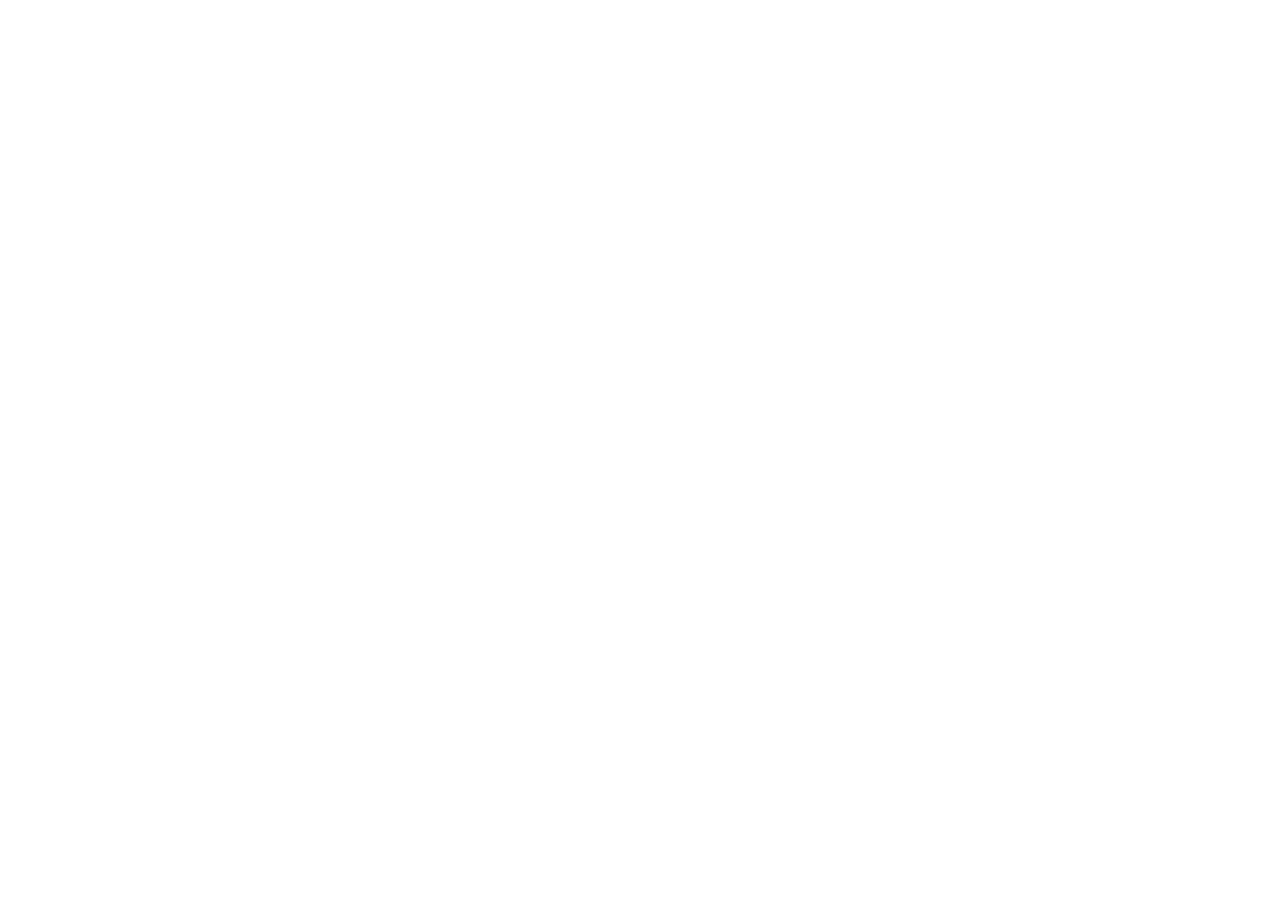
==== index.html @ 91b6c11d "Add/Update index.html" ====
<!DOCTYPE html>
<html lang="ka" data-theme="dark">
<head>
  <meta charset="UTF-8" />
  <meta name="viewport" content="width=device-width, initial-scale=1.0" />
  <title>Bloom 25 • Luxury Brooklyn Floral Atelier | 25th Ave NYC</title>
  <meta name="description" content="Luxury flower shop boutique located at 25th Ave, Brooklyn, New York. Handcrafted artisanal bouquets, same-day 2-hour express delivery in Brooklyn & NYC." />
  <meta name="keywords" content="flower shop brooklyn, 25th ave flowers, luxury bouquets nyc, flower delivery brooklyn 11214, ყვავილების მაღაზია ბრუკლინში" />

  <!-- Open Graph Meta -->
  <meta property="og:title" content="Bloom 25 • Brooklyn Luxury Floral Studio" />
  <meta property="og:description" content="Order exquisite fresh roses, peonies, and custom arrangements on 25th Ave, Brooklyn NY." />
  <meta property="og:image" content="https://images.unsplash.com/photo-1561181286-d3fee7d55364?auto=format&fit=crop&w=1200&q=80" />

  <!-- Favicon -->
  <link rel="icon" href="data:image/svg+xml,<svg xmlns=%22http://www.w3.org/2000/svg%22 viewBox=%220 0 100 100%22><text y=%22.9em%22 font-size=%2290%22>🌸</text></svg>" />

  <!-- Stylesheet -->
  <link rel="stylesheet" href="./styles.css" />

  <!-- React 18 & ReactDOM CDN -->
  <script crossorigin src="https://unpkg.com/react@18/umd/react.production.min.js"></script>
  <script crossorigin src="https://unpkg.com/react-dom@18/umd/react-dom.production.min.js"></script>
  
  <!-- Babel Standalone for JSX compilation -->
  <script src="https://unpkg.com/@babel/standalone/babel.min.js"></script>
</head>
<body>
  <!-- Root Mounting Container -->
  <div id="root"></div>

  <!-- Load Component Scripts -->
  <script type="text/babel" src="./src/components/Header.js"></script>
  <script type="text/babel" src="./src/components/Hero.js"></script>
  <script type="text/babel" src="./src/components/BentoGrid.js"></script>
  <script type="text/babel" src="./src/components/Catalog.js"></script>
  <script type="text/babel" src="./src/components/ProductModal.js"></script>
  <script type="text/babel" src="./src/components/BouquetBuilder.js"></script>
  <script type="text/babel" src="./src/components/CartDrawer.js"></script>
  <script type="text/babel" src="./src/components/AdminModal.js"></script>
  <script type="text/babel" src="./src/components/OrderReceiptModal.js"></script>
  <script type="text/babel" src="./src/components/Footer.js"></script>
  <script type="text/babel" src="./src/app.js"></script>

  <!-- Mount React App -->
  <script type="text/babel">
    const container = document.getElementById('root');
    const root = ReactDOM.createRoot(container);
    root.render(<window.App />);
  </script>
</body>
</html>
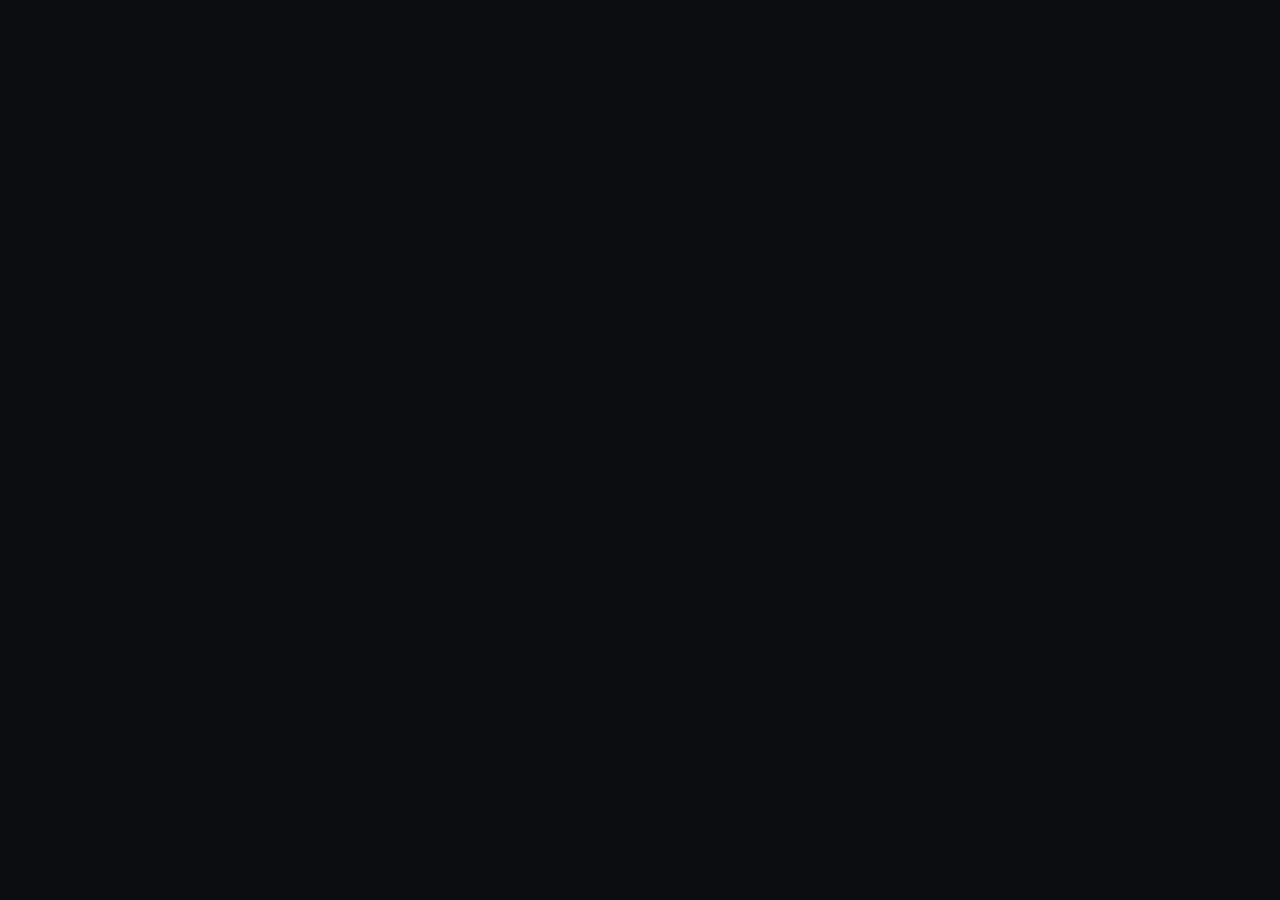
==== commit c8438dfb: "Update index.html for unified script bundle" ====
--- a/index.html
+++ b/index.html
@@ -29,24 +29,7 @@
   <!-- Root Mounting Container -->
   <div id="root"></div>
 
-  <!-- Load Component Scripts -->
-  <script type="text/babel" src="./src/components/Header.js"></script>
-  <script type="text/babel" src="./src/components/Hero.js"></script>
-  <script type="text/babel" src="./src/components/BentoGrid.js"></script>
-  <script type="text/babel" src="./src/components/Catalog.js"></script>
-  <script type="text/babel" src="./src/components/ProductModal.js"></script>
-  <script type="text/babel" src="./src/components/BouquetBuilder.js"></script>
-  <script type="text/babel" src="./src/components/CartDrawer.js"></script>
-  <script type="text/babel" src="./src/components/AdminModal.js"></script>
-  <script type="text/babel" src="./src/components/OrderReceiptModal.js"></script>
-  <script type="text/babel" src="./src/components/Footer.js"></script>
+  <!-- Load Unified Application Script -->
   <script type="text/babel" src="./src/app.js"></script>
-
-  <!-- Mount React App -->
-  <script type="text/babel">
-    const container = document.getElementById('root');
-    const root = ReactDOM.createRoot(container);
-    root.render(<window.App />);
-  </script>
 </body>
 </html>
--- a/styles.css
+++ b/styles.css
@@ -0,0 +1,374 @@
+/* -------------------------------------------------------------
+   BLOOM 25 - BROOKLYN FLORAL ATELIER (2026 LUXURY DESIGN SYSTEM)
+   ------------------------------------------------------------- */
+
+@import url('https://fonts.googleapis.com/css2?family=Cinzel:wght@400;600;700;800&family=Cormorant+Garamond:ital,wght@0,400;0,600;1,400&family=Plus+Jakarta+Sans:wght@300;400;500;600;700&display=swap');
+
+:root {
+  /* Color Palette - Dark Velvet Luxury (Default) */
+  --bg-main: #0B0D10;
+  --bg-surface: #14171D;
+  --bg-card: rgba(26, 30, 38, 0.7);
+  --bg-card-hover: rgba(36, 42, 54, 0.85);
+  
+  --text-primary: #F8F9FA;
+  --text-secondary: #A0A9B6;
+  --text-muted: #6B7280;
+  
+  --accent-gold: #D4AF37;
+  --accent-gold-hover: #F3E5AB;
+  --accent-rose: #E89BA7;
+  --accent-emerald: #1B4D3E;
+  --accent-glow: rgba(212, 175, 55, 0.15);
+  
+  --border-color: rgba(255, 255, 255, 0.08);
+  --border-gold: rgba(212, 175, 55, 0.3);
+  
+  --font-heading: 'Cinzel', serif;
+  --font-editorial: 'Cormorant Garamond', serif;
+  --font-body: 'Plus Jakarta Sans', sans-serif;
+  
+  --radius-sm: 8px;
+  --radius-md: 16px;
+  --radius-lg: 24px;
+  --radius-full: 9999px;
+  
+  --shadow-sm: 0 4px 12px rgba(0, 0, 0, 0.3);
+  --shadow-lg: 0 20px 40px rgba(0, 0, 0, 0.5);
+  --shadow-gold: 0 0 25px rgba(212, 175, 55, 0.25);
+  
+  --transition: all 0.3s cubic-bezier(0.16, 1, 0.3, 1);
+}
+
+/* Light Theme Variant */
+[data-theme="light"] {
+  --bg-main: #FAF8F5;
+  --bg-surface: #FFFFFF;
+  --bg-card: rgba(255, 255, 255, 0.9);
+  --bg-card-hover: #FFFFFF;
+  
+  --text-primary: #1C1917;
+  --text-secondary: #57534E;
+  --text-muted: #A8A29E;
+  
+  --border-color: rgba(0, 0, 0, 0.08);
+  --border-gold: rgba(180, 140, 20, 0.4);
+  
+  --shadow-sm: 0 4px 12px rgba(0, 0, 0, 0.06);
+  --shadow-lg: 0 20px 40px rgba(0, 0, 0, 0.1);
+}
+
+* {
+  box-sizing: border-box;
+  margin: 0;
+  padding: 0;
+}
+
+body {
+  background-color: var(--bg-main);
+  color: var(--text-primary);
+  font-family: var(--font-body);
+  line-height: 1.6;
+  overflow-x: hidden;
+  -webkit-font-smoothing: antialiased;
+}
+
+/* Smooth Scrollbar */
+::-webkit-scrollbar {
+  width: 8px;
+}
+::-webkit-scrollbar-track {
+  background: var(--bg-main);
+}
+::-webkit-scrollbar-thumb {
+  background: rgba(212, 175, 55, 0.3);
+  border-radius: 4px;
+}
+::-webkit-scrollbar-thumb:hover {
+  background: var(--accent-gold);
+}
+
+/* Typography Utilities */
+h1, h2, h3, .font-heading {
+  font-family: var(--font-heading);
+  letter-spacing: 0.02em;
+}
+
+.font-editorial {
+  font-family: var(--font-editorial);
+}
+
+.text-gold {
+  color: var(--accent-gold);
+}
+
+.text-rose {
+  color: var(--accent-rose);
+}
+
+/* Glassmorphism */
+.glass-panel {
+  background: var(--bg-card);
+  backdrop-filter: blur(16px);
+  -webkit-backdrop-filter: blur(16px);
+  border: 1px solid var(--border-color);
+  border-radius: var(--radius-md);
+}
+
+.glass-header {
+  background: rgba(11, 13, 16, 0.85);
+  backdrop-filter: blur(20px);
+  -webkit-backdrop-filter: blur(20px);
+  border-bottom: 1px solid var(--border-color);
+}
+
+/* Gold Gradient Text */
+.gold-gradient-text {
+  background: linear-gradient(135deg, #F3E5AB 0%, #D4AF37 50%, #AA7C11 100%);
+  -webkit-background-clip: text;
+  -webkit-text-fill-color: transparent;
+}
+
+/* Primary Button */
+.btn-primary {
+  background: linear-gradient(135deg, #D4AF37 0%, #B8860B 100%);
+  color: #000000;
+  font-family: var(--font-body);
+  font-weight: 700;
+  padding: 14px 28px;
+  border-radius: var(--radius-full);
+  border: none;
+  cursor: pointer;
+  display: inline-flex;
+  align-items: center;
+  gap: 10px;
+  transition: var(--transition);
+  box-shadow: 0 4px 15px rgba(212, 175, 55, 0.3);
+  text-decoration: none;
+  font-size: 0.95rem;
+  letter-spacing: 0.03em;
+}
+
+.btn-primary:hover {
+  transform: translateY(-2px);
+  box-shadow: 0 8px 25px rgba(212, 175, 55, 0.5);
+  background: linear-gradient(135deg, #F3E5AB 0%, #D4AF37 100%);
+}
+
+.btn-secondary {
+  background: rgba(255, 255, 255, 0.05);
+  color: var(--text-primary);
+  border: 1px solid var(--border-color);
+  font-family: var(--font-body);
+  font-weight: 600;
+  padding: 14px 28px;
+  border-radius: var(--radius-full);
+  cursor: pointer;
+  display: inline-flex;
+  align-items: center;
+  gap: 10px;
+  transition: var(--transition);
+  text-decoration: none;
+}
+
+.btn-secondary:hover {
+  border-color: var(--accent-gold);
+  color: var(--accent-gold);
+  background: var(--accent-glow);
+}
+
+.btn-admin {
+  background: rgba(232, 155, 167, 0.15);
+  color: var(--accent-rose);
+  border: 1px solid rgba(232, 155, 167, 0.3);
+  padding: 8px 16px;
+  border-radius: var(--radius-full);
+  font-size: 0.85rem;
+  font-weight: 600;
+  cursor: pointer;
+  display: inline-flex;
+  align-items: center;
+  gap: 6px;
+  transition: var(--transition);
+}
+
+.btn-admin:hover {
+  background: var(--accent-rose);
+  color: #000;
+}
+
+/* 2026 Bento Grid Layout */
+.bento-grid {
+  display: grid;
+  grid-template-columns: repeat(12, 1fr);
+  gap: 20px;
+}
+
+.bento-item {
+  border-radius: var(--radius-lg);
+  overflow: hidden;
+  position: relative;
+  transition: var(--transition);
+}
+
+.bento-item:hover {
+  transform: translateY(-4px);
+  box-shadow: var(--shadow-lg);
+}
+
+.bento-large {
+  grid-column: span 8;
+  min-height: 380px;
+}
+
+.bento-medium {
+  grid-column: span 4;
+  min-height: 380px;
+}
+
+.bento-small {
+  grid-column: span 4;
+  min-height: 240px;
+}
+
+@media (max-width: 992px) {
+  .bento-large, .bento-medium, .bento-small {
+    grid-column: span 12;
+    min-height: 280px;
+  }
+}
+
+/* Product Card Grid */
+.product-grid {
+  display: grid;
+  grid-template-columns: repeat(auto-fill, minmax(280px, 1fr));
+  gap: 28px;
+}
+
+.product-card {
+  background: var(--bg-card);
+  border: 1px solid var(--border-color);
+  border-radius: var(--radius-md);
+  overflow: hidden;
+  transition: var(--transition);
+  display: flex;
+  flex-direction: column;
+}
+
+.product-card:hover {
+  border-color: var(--border-gold);
+  transform: translateY(-6px);
+  box-shadow: var(--shadow-gold);
+}
+
+.product-card-img-container {
+  position: relative;
+  width: 100%;
+  padding-top: 110%;
+  overflow: hidden;
+  background: #111;
+}
+
+.product-card-img {
+  position: absolute;
+  top: 0;
+  left: 0;
+  width: 100%;
+  height: 100%;
+  object-fit: cover;
+  transition: transform 0.6s cubic-bezier(0.16, 1, 0.3, 1);
+}
+
+.product-card:hover .product-card-img {
+  transform: scale(1.08);
+}
+
+/* Badge */
+.badge-tag {
+  position: absolute;
+  top: 12px;
+  left: 12px;
+  background: rgba(11, 13, 16, 0.85);
+  backdrop-filter: blur(8px);
+  color: var(--accent-gold);
+  border: 1px solid var(--border-gold);
+  padding: 4px 12px;
+  border-radius: var(--radius-full);
+  font-size: 0.75rem;
+  font-weight: 700;
+  text-transform: uppercase;
+  letter-spacing: 0.05em;
+}
+
+.badge-express {
+  position: absolute;
+  top: 12px;
+  right: 12px;
+  background: rgba(27, 77, 62, 0.9);
+  color: #8FFFE1;
+  padding: 4px 10px;
+  border-radius: var(--radius-full);
+  font-size: 0.7rem;
+  font-weight: 600;
+  display: flex;
+  align-items: center;
+  gap: 4px;
+}
+
+/* Drawer & Modal Overlay */
+.modal-overlay {
+  position: fixed;
+  inset: 0;
+  background: rgba(0, 0, 0, 0.75);
+  backdrop-filter: blur(10px);
+  z-index: 1000;
+  display: flex;
+  align-items: center;
+  justify-content: center;
+  padding: 20px;
+  animation: fadeIn 0.25s ease-out;
+}
+
+.drawer-overlay {
+  position: fixed;
+  inset: 0;
+  background: rgba(0, 0, 0, 0.6);
+  backdrop-filter: blur(6px);
+  z-index: 1000;
+}
+
+.drawer-content {
+  position: fixed;
+  top: 0;
+  right: 0;
+  bottom: 0;
+  width: 100%;
+  max-width: 460px;
+  background: var(--bg-surface);
+  border-left: 1px solid var(--border-color);
+  z-index: 1001;
+  display: flex;
+  flex-direction: column;
+  box-shadow: -10px 0 30px rgba(0, 0, 0, 0.5);
+  animation: slideInRight 0.3s cubic-bezier(0.16, 1, 0.3, 1);
+}
+
+/* Animations */
+@keyframes fadeIn {
+  from { opacity: 0; }
+  to { opacity: 1; }
+}
+
+@keyframes slideInRight {
+  from { transform: translateX(100%); }
+  to { transform: translateX(0); }
+}
+
+@keyframes pulseGlow {
+  0%, 100% { box-shadow: 0 0 15px rgba(212, 175, 55, 0.3); }
+  50% { box-shadow: 0 0 30px rgba(212, 175, 55, 0.7); }
+}
+
+.pulse-glow {
+  animation: pulseGlow 3s infinite;
+}
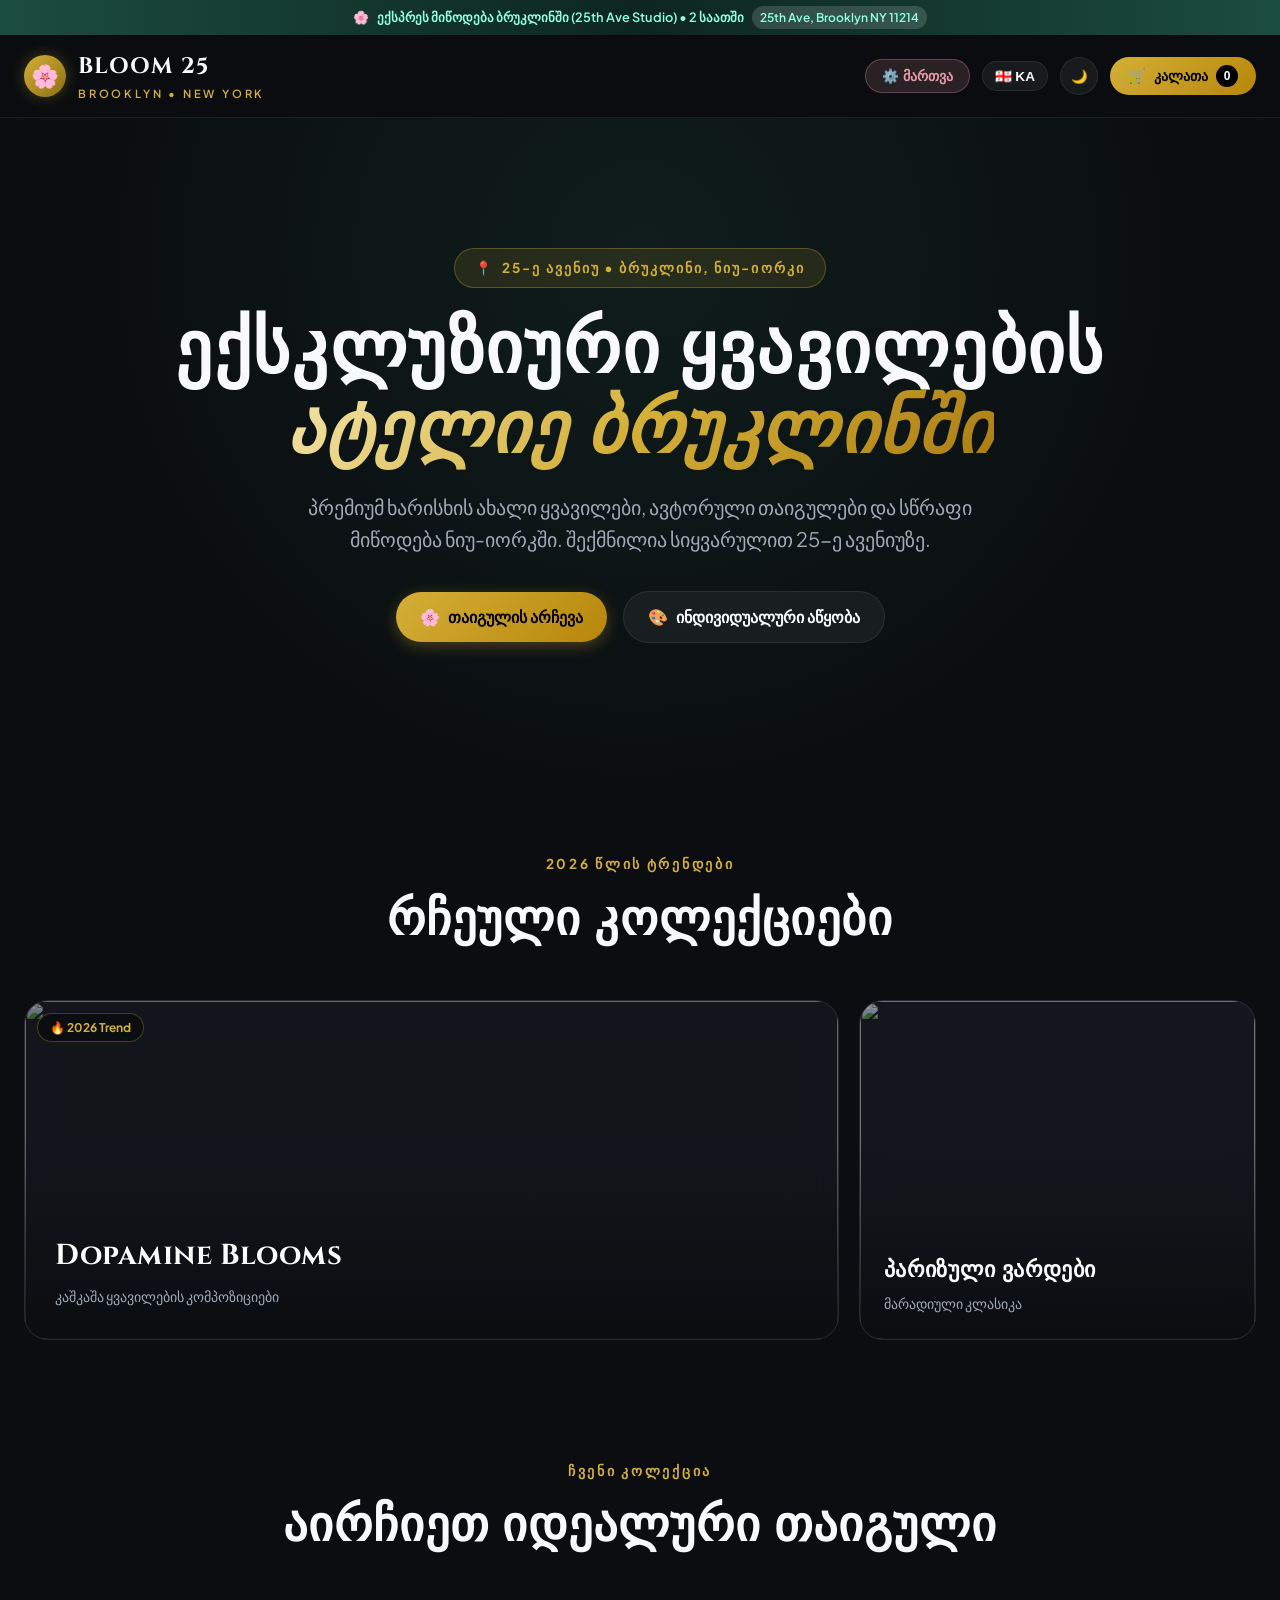
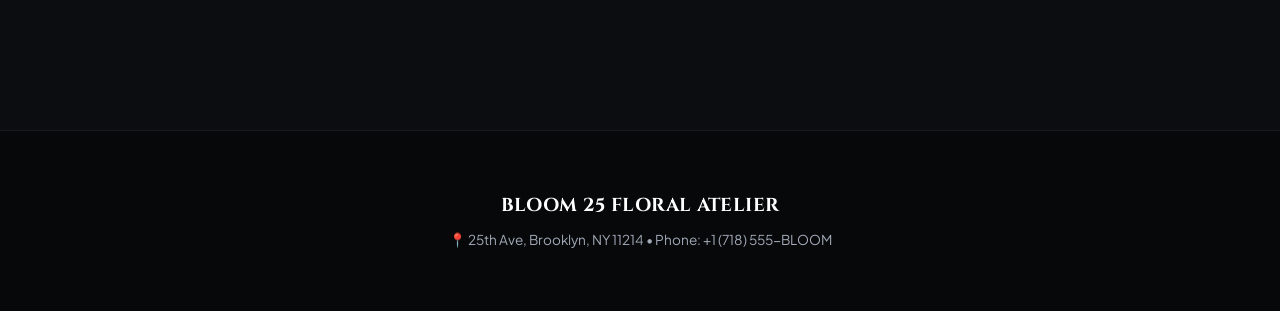
==== commit 7d8501c6: "Update index.html with pre-rendered HTML5 markup and inline styles" ====
--- a/index.html
+++ b/index.html
@@ -5,31 +5,236 @@
   <meta name="viewport" content="width=device-width, initial-scale=1.0" />
   <title>Bloom 25 • Luxury Brooklyn Floral Atelier | 25th Ave NYC</title>
   <meta name="description" content="Luxury flower shop boutique located at 25th Ave, Brooklyn, New York. Handcrafted artisanal bouquets, same-day 2-hour express delivery in Brooklyn & NYC." />
-  <meta name="keywords" content="flower shop brooklyn, 25th ave flowers, luxury bouquets nyc, flower delivery brooklyn 11214, ყვავილების მაღაზია ბრუკლინში" />
-
-  <!-- Open Graph Meta -->
+  
+  <!-- Open Graph -->
   <meta property="og:title" content="Bloom 25 • Brooklyn Luxury Floral Studio" />
-  <meta property="og:description" content="Order exquisite fresh roses, peonies, and custom arrangements on 25th Ave, Brooklyn NY." />
+  <meta property="og:description" content="Order fresh roses, peonies, and custom arrangements on 25th Ave, Brooklyn NY." />
   <meta property="og:image" content="https://images.unsplash.com/photo-1561181286-d3fee7d55364?auto=format&fit=crop&w=1200&q=80" />
 
   <!-- Favicon -->
   <link rel="icon" href="data:image/svg+xml,<svg xmlns=%22http://www.w3.org/2000/svg%22 viewBox=%220 0 100 100%22><text y=%22.9em%22 font-size=%2290%22>🌸</text></svg>" />
 
-  <!-- Stylesheet -->
-  <link rel="stylesheet" href="./styles.css" />
-
-  <!-- React 18 & ReactDOM CDN -->
-  <script crossorigin src="https://unpkg.com/react@18/umd/react.production.min.js"></script>
-  <script crossorigin src="https://unpkg.com/react-dom@18/umd/react-dom.production.min.js"></script>
-  
-  <!-- Babel Standalone for JSX compilation -->
-  <script src="https://unpkg.com/@babel/standalone/babel.min.js"></script>
+  <!-- Google Fonts -->
+  <link rel="preconnect" href="https://fonts.googleapis.com">
+  <link rel="preconnect" href="https://fonts.gstatic.com" crossorigin>
+  <link href="https://fonts.googleapis.com/css2?family=Cinzel:wght@400;600;700;800&family=Cormorant+Garamond:ital,wght@0,400;0,600;1,400&family=Plus+Jakarta+Sans:wght@300;400;500;600;700&display=swap" rel="stylesheet">
+
+  <style>
+    /* -------------------------------------------------------------
+       BLOOM 25 - BROOKLYN FLORAL ATELIER (2026 LUXURY INLINE CSS)
+       ------------------------------------------------------------- */
+    :root {
+      --bg-main: #0B0D10;
+      --bg-surface: #14171D;
+      --bg-card: rgba(26, 30, 38, 0.7);
+      --bg-card-hover: rgba(36, 42, 54, 0.85);
+      
+      --text-primary: #F8F9FA;
+      --text-secondary: #A0A9B6;
+      --text-muted: #6B7280;
+      
+      --accent-gold: #D4AF37;
+      --accent-gold-hover: #F3E5AB;
+      --accent-rose: #E89BA7;
+      --accent-emerald: #1B4D3E;
+      --accent-glow: rgba(212, 175, 55, 0.15);
+      
+      --border-color: rgba(255, 255, 255, 0.08);
+      --border-gold: rgba(212, 175, 55, 0.3);
+      
+      --font-heading: 'Cinzel', serif;
+      --font-editorial: 'Cormorant Garamond', serif;
+      --font-body: 'Plus Jakarta Sans', sans-serif;
+      
+      --radius-sm: 8px;
+      --radius-md: 16px;
+      --radius-lg: 24px;
+      --radius-full: 9999px;
+      
+      --shadow-sm: 0 4px 12px rgba(0, 0, 0, 0.3);
+      --shadow-lg: 0 20px 40px rgba(0, 0, 0, 0.5);
+      --shadow-gold: 0 0 25px rgba(212, 175, 55, 0.25);
+      
+      --transition: all 0.3s cubic-bezier(0.16, 1, 0.3, 1);
+    }
+
+    [data-theme="light"] {
+      --bg-main: #FAF8F5;
+      --bg-surface: #FFFFFF;
+      --bg-card: rgba(255, 255, 255, 0.9);
+      --bg-card-hover: #FFFFFF;
+      --text-primary: #1C1917;
+      --text-secondary: #57534E;
+      --text-muted: #A8A29E;
+      --border-color: rgba(0, 0, 0, 0.08);
+      --border-gold: rgba(180, 140, 20, 0.4);
+    }
+
+    * { box-sizing: border-box; margin: 0; padding: 0; }
+    body { background-color: var(--bg-main); color: var(--text-primary); font-family: var(--font-body); line-height: 1.6; overflow-x: hidden; }
+
+    h1, h2, h3, .font-heading { font-family: var(--font-heading); letter-spacing: 0.02em; }
+    .gold-gradient-text { background: linear-gradient(135deg, #F3E5AB 0%, #D4AF37 50%, #AA7C11 100%); -webkit-background-clip: text; -webkit-text-fill-color: transparent; }
+
+    .btn-primary {
+      background: linear-gradient(135deg, #D4AF37 0%, #B8860B 100%);
+      color: #000; font-family: var(--font-body); font-weight: 700;
+      padding: 12px 24px; border-radius: var(--radius-full); border: none;
+      cursor: pointer; display: inline-flex; align-items: center; gap: 8px;
+      transition: var(--transition); box-shadow: 0 4px 15px rgba(212, 175, 55, 0.3); text-decoration: none;
+    }
+    .btn-primary:hover { transform: translateY(-2px); box-shadow: 0 8px 25px rgba(212, 175, 55, 0.5); }
+
+    .btn-secondary {
+      background: rgba(255, 255, 255, 0.05); color: var(--text-primary);
+      border: 1px solid var(--border-color); font-weight: 600;
+      padding: 12px 24px; border-radius: var(--radius-full); cursor: pointer;
+      display: inline-flex; align-items: center; gap: 8px; transition: var(--transition); text-decoration: none;
+    }
+    .btn-secondary:hover { border-color: var(--accent-gold); color: var(--accent-gold); }
+
+    .btn-admin {
+      background: rgba(232, 155, 167, 0.15); color: var(--accent-rose);
+      border: 1px solid rgba(232, 155, 167, 0.3); padding: 8px 16px;
+      border-radius: var(--radius-full); font-size: 0.85rem; font-weight: 600; cursor: pointer;
+    }
+
+    .glass-panel { background: var(--bg-card); backdrop-filter: blur(16px); border: 1px solid var(--border-color); border-radius: var(--radius-md); }
+    .glass-header { background: rgba(11, 13, 16, 0.9); backdrop-filter: blur(20px); border-bottom: 1px solid var(--border-color); }
+
+    .bento-grid { display: grid; grid-template-columns: repeat(12, 1fr); gap: 20px; }
+    .bento-item { border-radius: var(--radius-lg); overflow: hidden; position: relative; transition: var(--transition); }
+    .bento-item:hover { transform: translateY(-4px); box-shadow: var(--shadow-lg); }
+    .bento-large { grid-column: span 8; min-height: 360px; }
+    .bento-medium { grid-column: span 4; min-height: 360px; }
+
+    @media (max-width: 992px) {
+      .bento-large, .bento-medium { grid-column: span 12; min-height: 280px; }
+    }
+
+    .product-grid { display: grid; grid-template-columns: repeat(auto-fill, minmax(280px, 1fr)); gap: 28px; }
+    .product-card { background: var(--bg-card); border: 1px solid var(--border-color); border-radius: var(--radius-md); overflow: hidden; transition: var(--transition); display: flex; flex-direction: column; }
+    .product-card:hover { border-color: var(--border-gold); transform: translateY(-6px); box-shadow: var(--shadow-gold); }
+    .product-card-img-container { position: relative; width: 100%; padding-top: 100%; overflow: hidden; background: #111; }
+    .product-card-img { position: absolute; top: 0; left: 0; width: 100%; height: 100%; object-fit: cover; transition: transform 0.6s ease; }
+    .product-card:hover .product-card-img { transform: scale(1.08); }
+
+    .badge-tag { position: absolute; top: 12px; left: 12px; background: rgba(11, 13, 16, 0.85); color: var(--accent-gold); border: 1px solid var(--border-gold); padding: 4px 12px; border-radius: var(--radius-full); font-size: 0.75rem; font-weight: 700; }
+
+    .modal-overlay { position: fixed; inset: 0; background: rgba(0,0,0,0.8); backdrop-filter: blur(10px); z-index: 1000; display: flex; align-items: center; justify-content: center; padding: 20px; }
+    .drawer-overlay { position: fixed; inset: 0; background: rgba(0,0,0,0.6); backdrop-filter: blur(6px); z-index: 1000; }
+    .drawer-content { position: fixed; top: 0; right: 0; bottom: 0; width: 100%; max-width: 460px; background: var(--bg-surface); border-left: 1px solid var(--border-color); z-index: 1001; display: flex; flex-direction: column; }
+  </style>
 </head>
 <body>
-  <!-- Root Mounting Container -->
-  <div id="root"></div>
-
-  <!-- Load Unified Application Script -->
-  <script type="text/babel" src="./src/app.js"></script>
+  <!-- HEADER -->
+  <header class="glass-header" style="position: sticky; top: 0; z-index: 100;">
+    <div style="background: linear-gradient(90deg, #1B4D3E 0%, #0D261F 50%, #1B4D3E 100%); color: #8FFFE1; font-size: 0.8rem; padding: 6px 16px; text-align: center; font-weight: 600; display: flex; align-items: center; justify-content: center; gap: 8px;">
+      <span>🌸</span>
+      <span id="top-notice-text">ექსპრეს მიწოდება ბრუკლინში (25th Ave Studio) • 2 საათში</span>
+      <span style="background: rgba(255, 255, 255, 0.15); padding: 2px 8px; border-radius: 12px; font-size: 0.75rem;">25th Ave, Brooklyn NY 11214</span>
+    </div>
+
+    <div style="max-width: 1320px; margin: 0 auto; padding: 14px 24px; display: flex; align-items: center; justify-content: space-between; gap: 16px;">
+      <a href="#" style="text-decoration: none; display: flex; align-items: center; gap: 12px;">
+        <div style="width: 42px; height: 42px; border-radius: 50%; background: linear-gradient(135deg, #D4AF37 0%, #8C6F12 100%); display: flex; align-items: center; justify-content: center; font-size: 1.4rem; box-shadow: 0 0 15px rgba(212, 175, 55, 0.3);">🌸</div>
+        <div>
+          <div style="font-family: var(--font-heading); font-size: 1.4rem; font-weight: 700; color: var(--text-primary); letter-spacing: 0.05em;">BLOOM 25</div>
+          <div style="font-size: 0.7rem; color: var(--accent-gold); letter-spacing: 0.25em; text-transform: uppercase; font-weight: 600;">Brooklyn • New York</div>
+        </div>
+      </a>
+
+      <div style="display: flex; align-items: center; gap: 12px;">
+        <button id="btn-admin-toggle" class="btn-admin">⚙️ <span id="lbl-admin">მართვა</span></button>
+        <button id="btn-lang-toggle" style="background: rgba(255,255,255,0.06); border: 1px solid var(--border-color); color: var(--text-primary); border-radius: var(--radius-full); padding: 6px 12px; font-size: 0.85rem; font-weight: 600; cursor: pointer;">🇬🇪 KA</button>
+        <button id="btn-theme-toggle" style="background: rgba(255,255,255,0.06); border: 1px solid var(--border-color); color: var(--text-primary); border-radius: 50%; width: 38px; height: 38px; cursor: pointer;">🌙</button>
+        <button id="btn-cart-toggle" style="background: linear-gradient(135deg, #D4AF37 0%, #B8860B 100%); border: none; color: #000; padding: 8px 18px; border-radius: var(--radius-full); font-weight: 700; font-size: 0.9rem; cursor: pointer; display: flex; align-items: center; gap: 8px;">
+          <span>🛒</span>
+          <span id="lbl-cart">კალათა</span>
+          <span id="cart-badge" style="background: #000; color: #FFF; border-radius: 50%; width: 22px; height: 22px; display: flex; align-items: center; justify-content: center; font-size: 0.75rem;">0</span>
+        </button>
+      </div>
+    </div>
+  </header>
+
+  <!-- MAIN -->
+  <main>
+    <!-- HERO SECTION -->
+    <section style="position: relative; min-height: 75vh; display: flex; align-items: center; justify-content: center; overflow: hidden; padding: 80px 24px 60px; background: radial-gradient(circle at 50% 20%, rgba(27, 77, 62, 0.25) 0%, rgba(11, 13, 16, 0.95) 70%);">
+      <div style="max-width: 1000px; margin: 0 auto; text-align: center; position: relative; z-index: 2;">
+        <div style="display: inline-flex; align-items: center; gap: 8px; padding: 8px 20px; border-radius: var(--radius-full); background: rgba(212, 175, 55, 0.12); border: 1px solid var(--border-gold); color: var(--accent-gold); font-size: 0.85rem; font-weight: 700; letter-spacing: 0.15em; text-transform: uppercase; margin-bottom: 24px;">
+          📍 <span id="hero-loc">25-ე ავენიუ • ბრუკლინი, ნიუ-იორკი</span>
+        </div>
+        <h1 style="font-size: clamp(2.5rem, 6vw, 4.5rem); line-height: 1.1; margin-bottom: 20px; font-weight: 700;">
+          <span id="hero-title1">ექსკლუზიური ყვავილების</span> <br />
+          <span id="hero-title2" class="gold-gradient-text" style="font-style: italic; font-family: var(--font-editorial);">ატელიე ბრუკლინში</span>
+        </h1>
+        <p id="hero-desc" style="font-size: clamp(1rem, 2vw, 1.25rem); color: var(--text-secondary); max-width: 720px; margin: 0 auto 36px;">
+          პრემიუმ ხარისხის ახალი ყვავილები, ავტორული თაიგულები და სწრაფი მიწოდება ნიუ-იორკში. შექმნილია სიყვარულით 25-ე ავენიუზე.
+        </p>
+        <div style="display: flex; align-items: center; justify-content: center; gap: 16px; flex-wrap: wrap; margin-bottom: 40px;">
+          <a href="#catalog" class="btn-primary">🌸 <span id="hero-btn1">თაიგულის არჩევა</span></a>
+          <a href="#bento" class="btn-secondary">🎨 <span id="hero-btn2">ინდივიდუალური აწყობა</span></a>
+        </div>
+      </div>
+    </section>
+
+    <!-- BENTO GRID -->
+    <section id="bento" style="padding: 60px 24px; max-width: 1320px; margin: 0 auto;">
+      <div style="text-align: center; margin-bottom: 40px;">
+        <div style="color: var(--accent-gold); font-size: 0.85rem; font-weight: 700; letter-spacing: 0.2em; text-transform: uppercase; margin-bottom: 8px;">2026 წლის ტრენდები</div>
+        <h2 style="font-size: clamp(2rem, 4vw, 3rem);">რჩეული კოლექციები</h2>
+      </div>
+      <div class="bento-grid">
+        <div class="bento-item bento-large glass-panel bento-click" data-cat="Everyday Luxury" style="cursor: pointer; min-height: 340px; position: relative;">
+          <img src="https://images.unsplash.com/photo-1526047932273-341f2a7631f9?auto=format&fit=crop&w=1200&q=80" style="position: absolute; inset: 0; width: 100%; height: 100%; object-fit: cover; filter: brightness(65%);" />
+          <div style="position: absolute; inset: 0; background: linear-gradient(to top, rgba(11,13,16,0.95) 0%, rgba(11,13,16,0.2) 60%); padding: 30px; display: flex; flex-direction: column; justify-content: flex-end;">
+            <span class="badge-tag" style="width: fit-content; margin-bottom: 10px;">🔥 2026 Trend</span>
+            <h3 style="font-size: 1.8rem; color: #FFF; margin-bottom: 6px;">Dopamine Blooms</h3>
+            <p style="color: var(--text-secondary); font-size: 0.9rem;">კაშკაშა ყვავილების კომპოზიციები</p>
+          </div>
+        </div>
+        <div class="bento-item bento-medium glass-panel bento-click" data-cat="Romance" style="cursor: pointer; min-height: 340px; position: relative;">
+          <img src="https://images.unsplash.com/photo-1561181286-d3fee7d55364?auto=format&fit=crop&w=800&q=80" style="position: absolute; inset: 0; width: 100%; height: 100%; object-fit: cover; filter: brightness(65%);" />
+          <div style="position: absolute; inset: 0; background: linear-gradient(to top, rgba(11,13,16,0.95) 0%, rgba(11,13,16,0.1) 60%); padding: 24px; display: flex; flex-direction: column; justify-content: flex-end;">
+            <h3 style="font-size: 1.4rem; color: #FFF; margin-bottom: 4px;">პარიზული ვარდები</h3>
+            <p style="color: var(--text-secondary); font-size: 0.85rem;">მარადიული კლასიკა</p>
+          </div>
+        </div>
+      </div>
+    </section>
+
+    <!-- CATALOG -->
+    <section id="catalog" style="padding: 60px 24px 100px; max-width: 1320px; margin: 0 auto;">
+      <div style="text-align: center; margin-bottom: 32px;">
+        <div style="color: var(--accent-gold); font-size: 0.85rem; font-weight: 700; letter-spacing: 0.2em; text-transform: uppercase; margin-bottom: 8px;">ჩვენი კოლექცია</div>
+        <h2 style="font-size: clamp(2rem, 4vw, 3rem);">აირჩიეთ იდეალური თაიგული</h2>
+      </div>
+
+      <!-- Categories Container -->
+      <div id="cat-tabs-container" style="display: flex; justify-content: center; gap: 10px; flex-wrap: wrap; margin-bottom: 32px;">
+        <!-- Filled dynamically -->
+      </div>
+
+      <!-- Products Grid Container -->
+      <div id="products-grid-container" class="product-grid">
+        <!-- Filled dynamically -->
+      </div>
+    </section>
+  </main>
+
+  <!-- FOOTER -->
+  <footer id="location" style="background: #07080A; border-top: 1px solid var(--border-color); padding: 60px 24px; text-align: center; color: var(--text-secondary);">
+    <h3 style="color: #FFF; margin-bottom: 8px;">BLOOM 25 FLORAL ATELIER</h3>
+    <p style="font-size: 0.85rem;">📍 25th Ave, Brooklyn, NY 11214 • Phone: +1 (718) 555-BLOOM</p>
+  </footer>
+
+  <!-- DYNAMIC MODAL / DRAWER CONTAINERS -->
+  <div id="cart-drawer-container"></div>
+  <div id="admin-modal-container"></div>
+  <div id="receipt-modal-container"></div>
+
+  <!-- APPLICATION JAVASCRIPT -->
+  <script src="./src/app.js"></script>
 </body>
 </html>
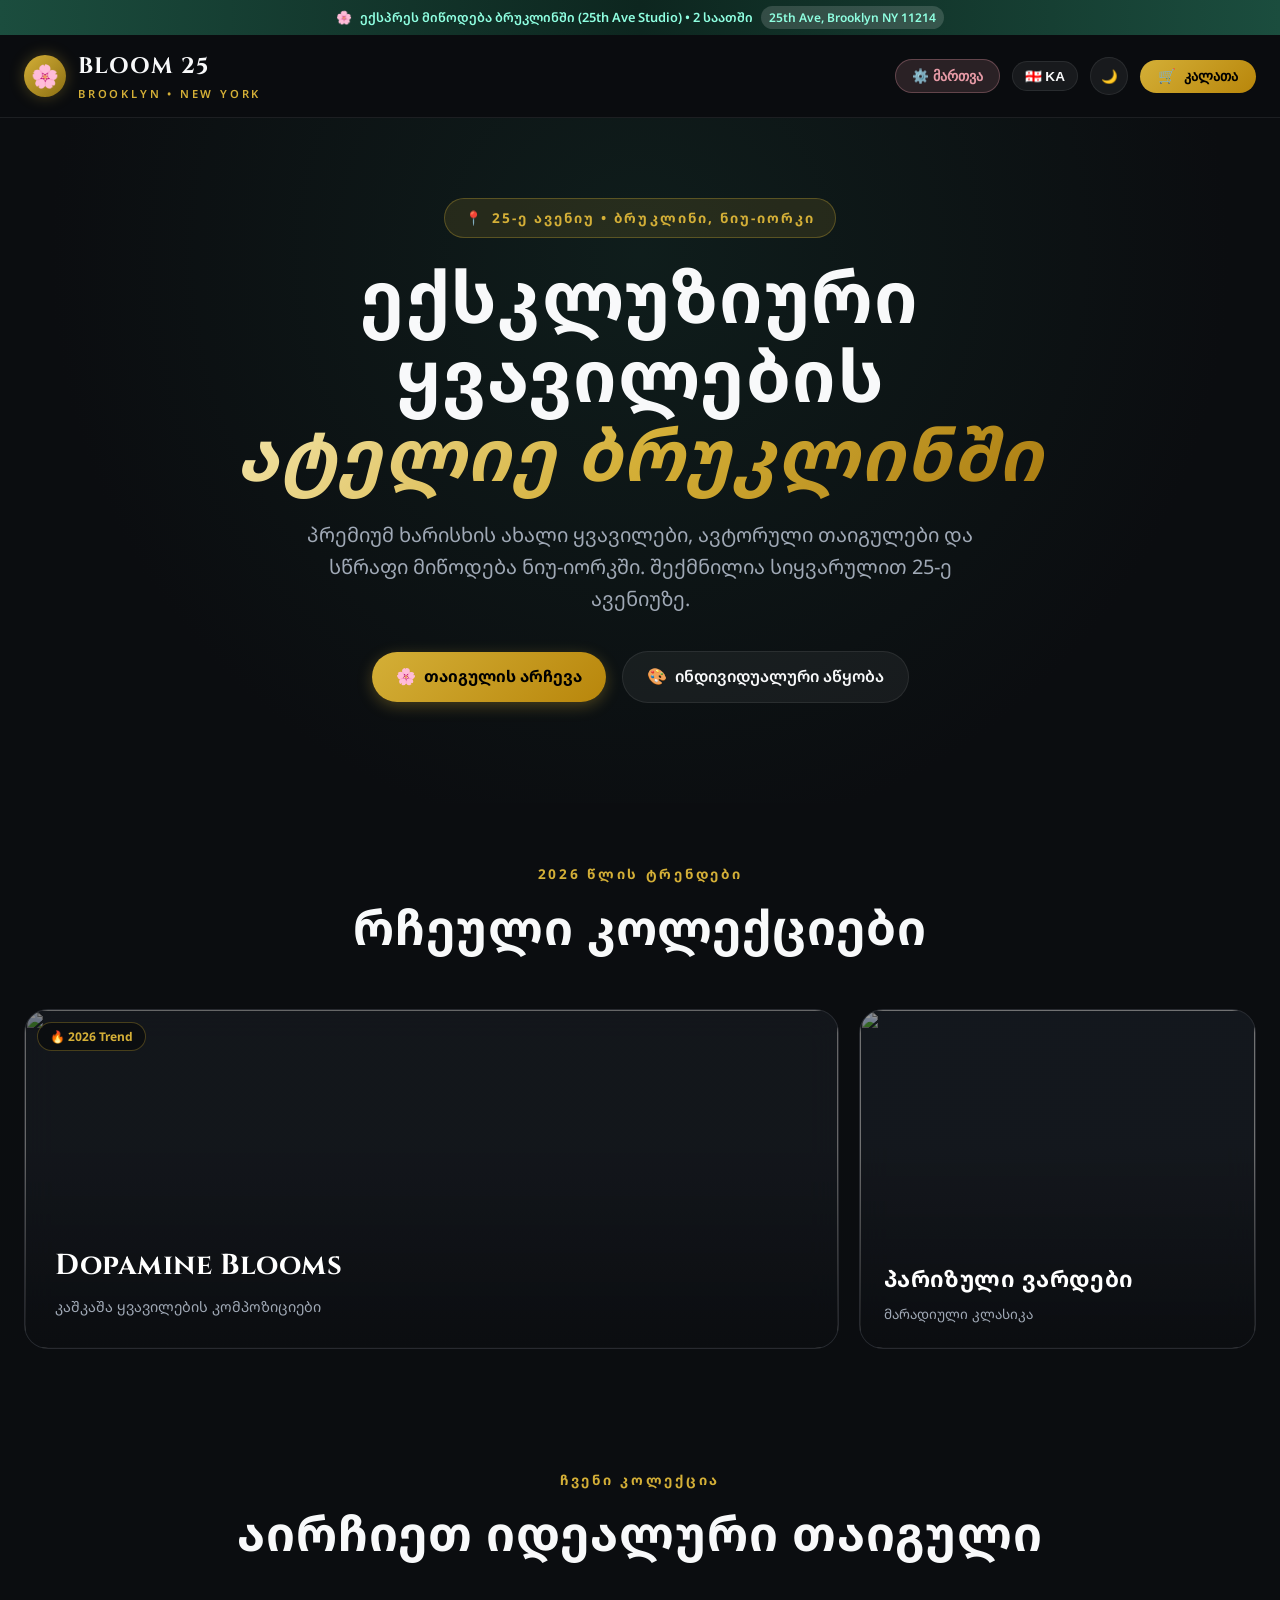
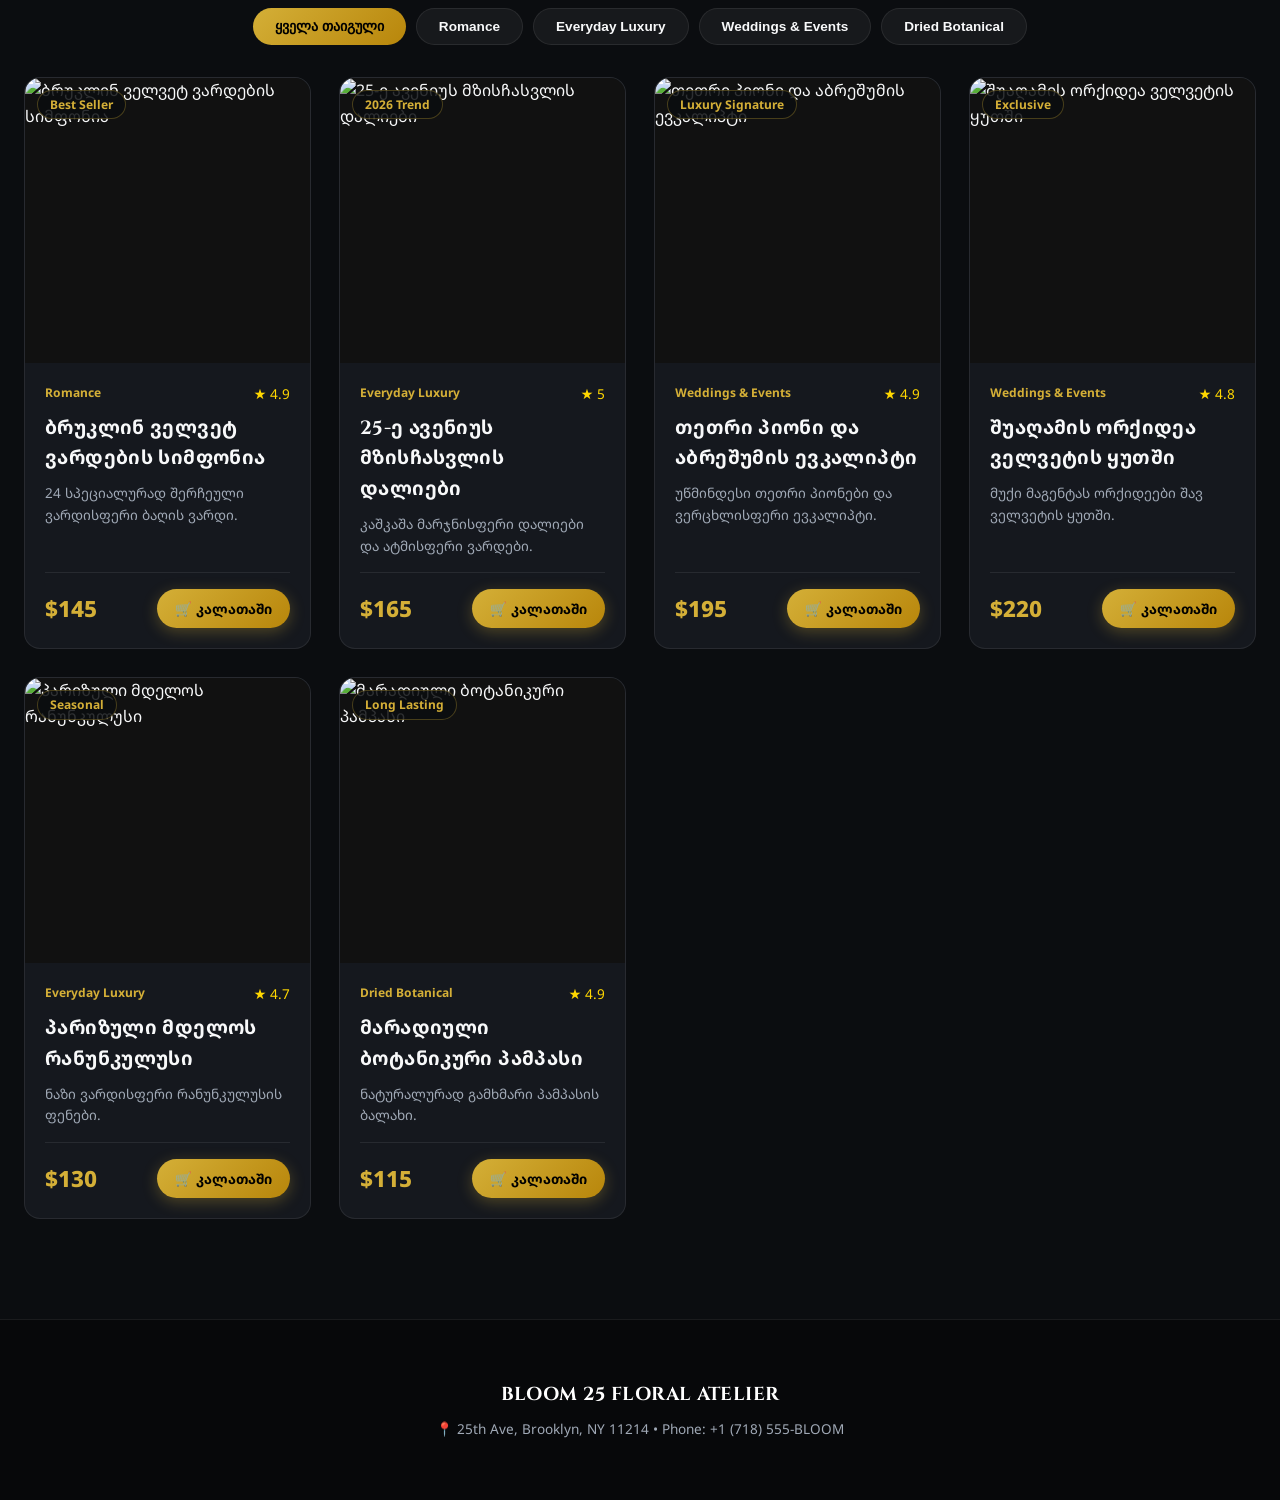
==== commit 101049bc: "Update index.html with UTF-8 Georgian font encoding" ====
--- a/index.html
+++ b/index.html
@@ -14,10 +14,10 @@
   <!-- Favicon -->
   <link rel="icon" href="data:image/svg+xml,<svg xmlns=%22http://www.w3.org/2000/svg%22 viewBox=%220 0 100 100%22><text y=%22.9em%22 font-size=%2290%22>🌸</text></svg>" />
 
-  <!-- Google Fonts -->
+  <!-- Google Fonts supporting Georgian & Serif -->
   <link rel="preconnect" href="https://fonts.googleapis.com">
   <link rel="preconnect" href="https://fonts.gstatic.com" crossorigin>
-  <link href="https://fonts.googleapis.com/css2?family=Cinzel:wght@400;600;700;800&family=Cormorant+Garamond:ital,wght@0,400;0,600;1,400&family=Plus+Jakarta+Sans:wght@300;400;500;600;700&display=swap" rel="stylesheet">
+  <link href="https://fonts.googleapis.com/css2?family=Cinzel:wght@400;600;700;800&family=Noto+Sans+Georgian:wght@300;400;500;600;700;800&family=Plus+Jakarta+Sans:wght@300;400;500;600;700&display=swap" rel="stylesheet">
 
   <style>
     /* -------------------------------------------------------------
@@ -43,8 +43,7 @@
       --border-gold: rgba(212, 175, 55, 0.3);
       
       --font-heading: 'Cinzel', serif;
-      --font-editorial: 'Cormorant Garamond', serif;
-      --font-body: 'Plus Jakarta Sans', sans-serif;
+      --font-body: 'Noto Sans Georgian', 'Plus Jakarta Sans', sans-serif;
       
       --radius-sm: 8px;
       --radius-md: 16px;
@@ -73,7 +72,7 @@
     * { box-sizing: border-box; margin: 0; padding: 0; }
     body { background-color: var(--bg-main); color: var(--text-primary); font-family: var(--font-body); line-height: 1.6; overflow-x: hidden; }
 
-    h1, h2, h3, .font-heading { font-family: var(--font-heading); letter-spacing: 0.02em; }
+    h1, h2, h3, .font-heading { font-family: var(--font-heading), 'Noto Sans Georgian', serif; letter-spacing: 0.02em; }
     .gold-gradient-text { background: linear-gradient(135deg, #F3E5AB 0%, #D4AF37 50%, #AA7C11 100%); -webkit-background-clip: text; -webkit-text-fill-color: transparent; }
 
     .btn-primary {
@@ -167,7 +166,7 @@
         </div>
         <h1 style="font-size: clamp(2.5rem, 6vw, 4.5rem); line-height: 1.1; margin-bottom: 20px; font-weight: 700;">
           <span id="hero-title1">ექსკლუზიური ყვავილების</span> <br />
-          <span id="hero-title2" class="gold-gradient-text" style="font-style: italic; font-family: var(--font-editorial);">ატელიე ბრუკლინში</span>
+          <span id="hero-title2" class="gold-gradient-text" style="font-style: italic;">ატელიე ბრუკლინში</span>
         </h1>
         <p id="hero-desc" style="font-size: clamp(1rem, 2vw, 1.25rem); color: var(--text-secondary); max-width: 720px; margin: 0 auto 36px;">
           პრემიუმ ხარისხის ახალი ყვავილები, ავტორული თაიგულები და სწრაფი მიწოდება ნიუ-იორკში. შექმნილია სიყვარულით 25-ე ავენიუზე.
@@ -235,6 +234,6 @@
   <div id="receipt-modal-container"></div>
 
   <!-- APPLICATION JAVASCRIPT -->
-  <script src="./src/app.js"></script>
+  <script src="./src/app.js" charset="utf-8"></script>
 </body>
 </html>
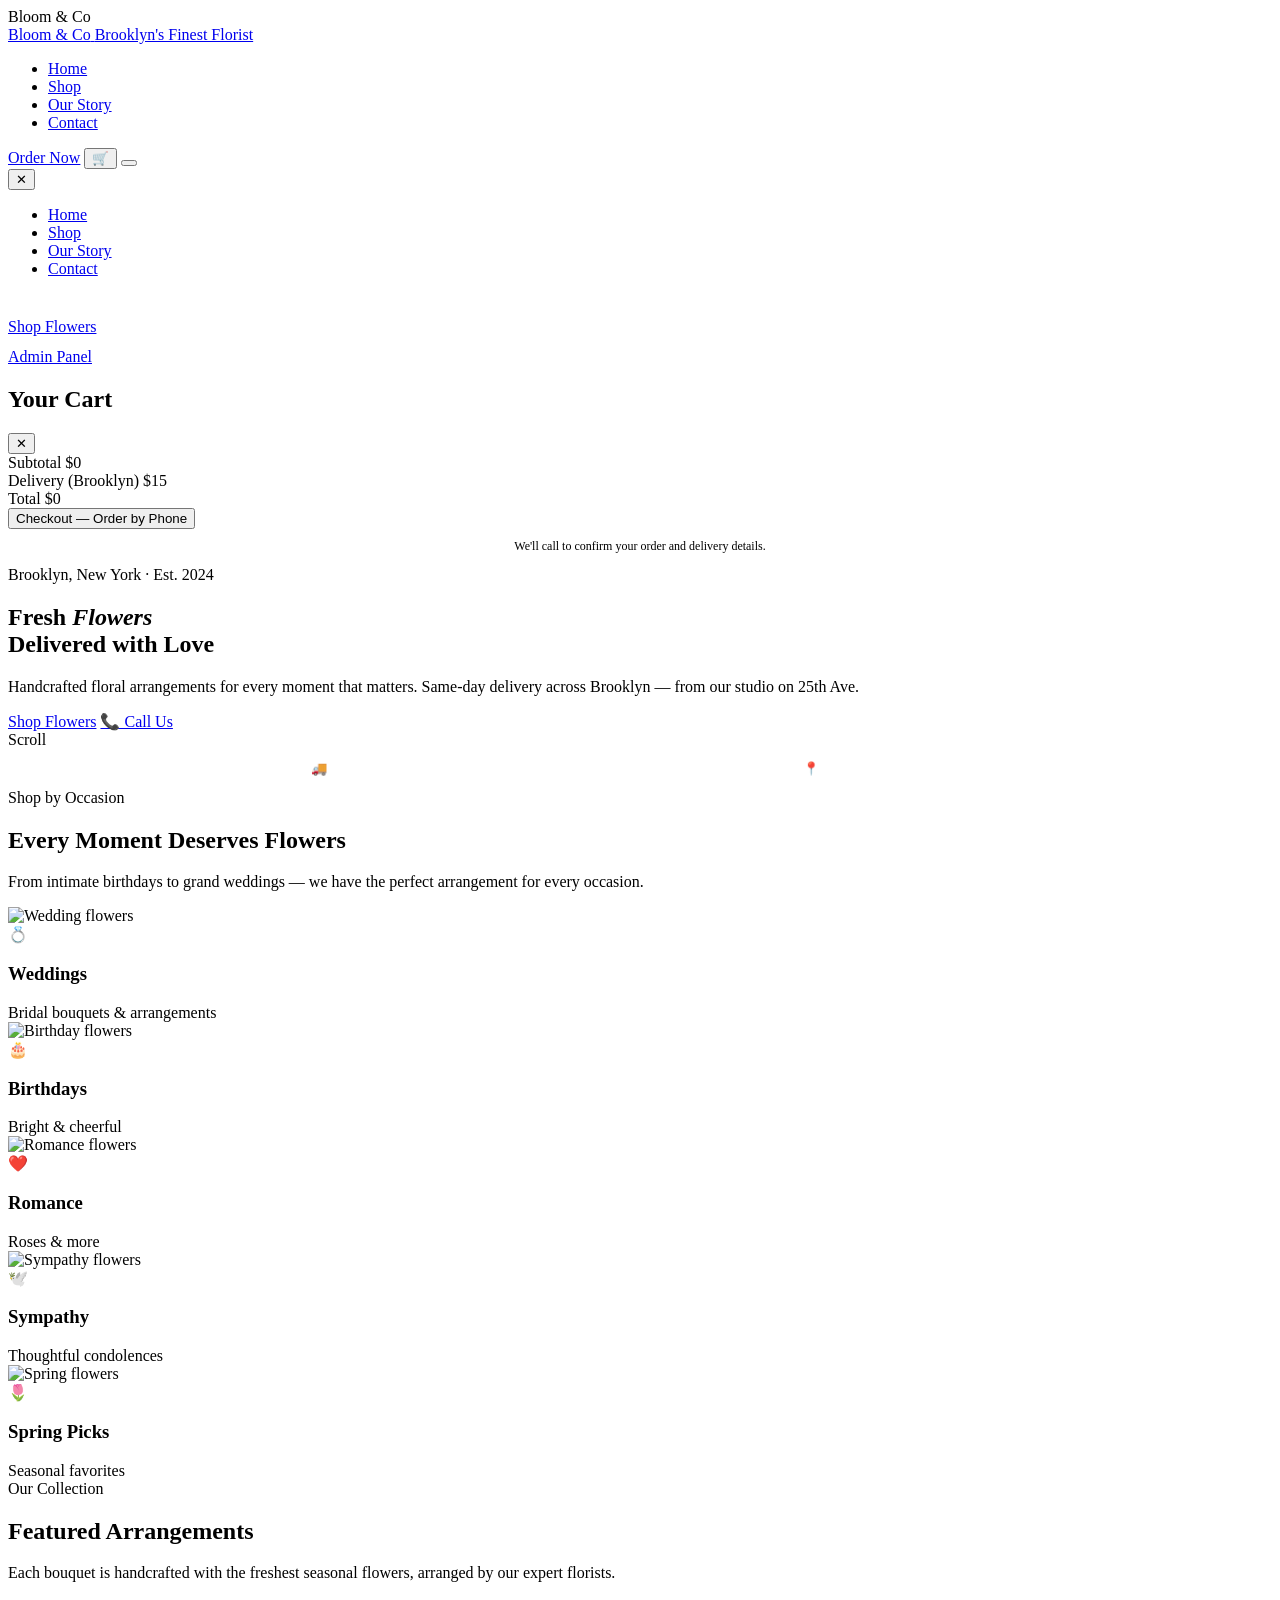
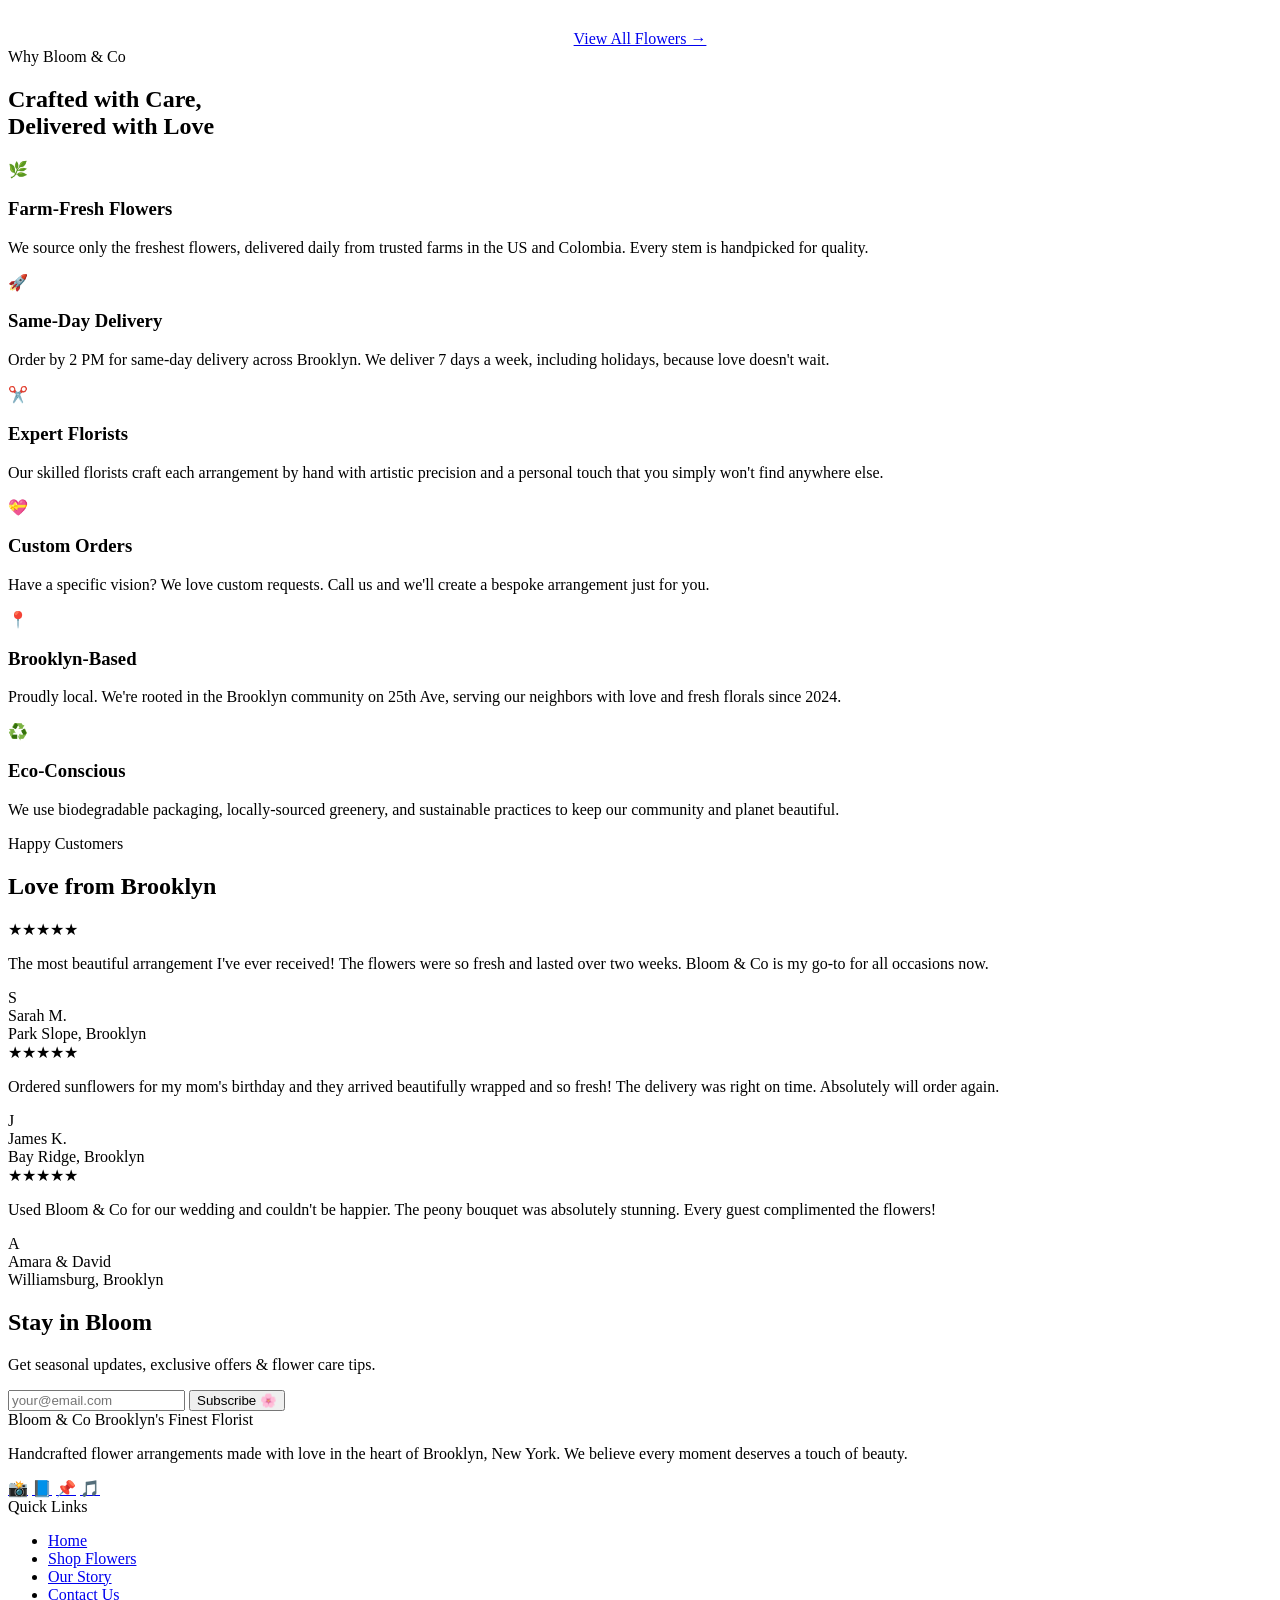
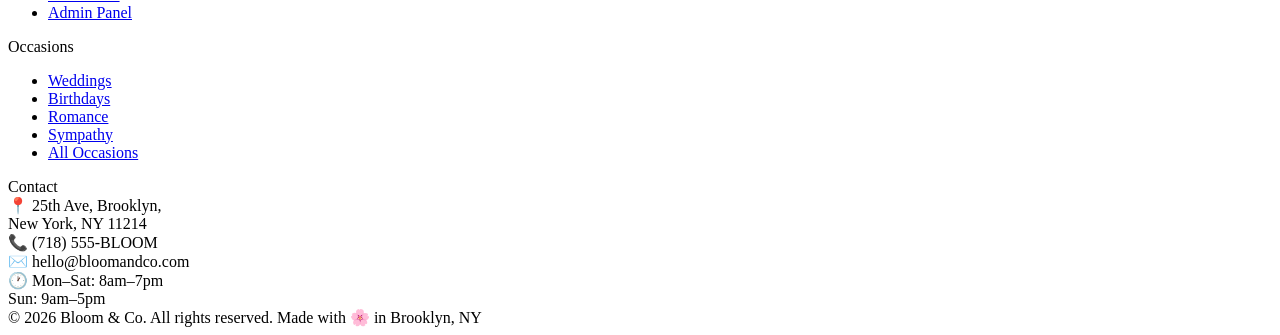
==== commit faf5bb37: "Update index.html - Bloom & Co flower shop" ====
--- a/index.html
+++ b/index.html
@@ -1,239 +1,377 @@
 <!DOCTYPE html>
-<html lang="ka" data-theme="dark">
+<html lang="en">
 <head>
-  <meta charset="UTF-8" />
-  <meta name="viewport" content="width=device-width, initial-scale=1.0" />
-  <title>Bloom 25 • Luxury Brooklyn Floral Atelier | 25th Ave NYC</title>
-  <meta name="description" content="Luxury flower shop boutique located at 25th Ave, Brooklyn, New York. Handcrafted artisanal bouquets, same-day 2-hour express delivery in Brooklyn & NYC." />
-  
-  <!-- Open Graph -->
-  <meta property="og:title" content="Bloom 25 • Brooklyn Luxury Floral Studio" />
-  <meta property="og:description" content="Order fresh roses, peonies, and custom arrangements on 25th Ave, Brooklyn NY." />
-  <meta property="og:image" content="https://images.unsplash.com/photo-1561181286-d3fee7d55364?auto=format&fit=crop&w=1200&q=80" />
-
-  <!-- Favicon -->
-  <link rel="icon" href="data:image/svg+xml,<svg xmlns=%22http://www.w3.org/2000/svg%22 viewBox=%220 0 100 100%22><text y=%22.9em%22 font-size=%2290%22>🌸</text></svg>" />
-
-  <!-- Google Fonts supporting Georgian & Serif -->
+  <meta charset="UTF-8">
+  <meta name="viewport" content="width=device-width, initial-scale=1.0">
+  <title>Bloom & Co — Fresh Flowers in Brooklyn, NY</title>
+  <meta name="description" content="Premium fresh flower arrangements delivered in Brooklyn, NY. Roses, peonies, sunflowers & more. Same-day delivery on 25th Ave.">
+  <meta property="og:title" content="Bloom & Co — Brooklyn's Finest Florist">
+  <meta property="og:description" content="Handcrafted floral arrangements for every occasion, delivered fresh to your door in Brooklyn.">
   <link rel="preconnect" href="https://fonts.googleapis.com">
   <link rel="preconnect" href="https://fonts.gstatic.com" crossorigin>
-  <link href="https://fonts.googleapis.com/css2?family=Cinzel:wght@400;600;700;800&family=Noto+Sans+Georgian:wght@300;400;500;600;700;800&family=Plus+Jakarta+Sans:wght@300;400;500;600;700&display=swap" rel="stylesheet">
-
-  <style>
-    /* -------------------------------------------------------------
-       BLOOM 25 - BROOKLYN FLORAL ATELIER (2026 LUXURY INLINE CSS)
-       ------------------------------------------------------------- */
-    :root {
-      --bg-main: #0B0D10;
-      --bg-surface: #14171D;
-      --bg-card: rgba(26, 30, 38, 0.7);
-      --bg-card-hover: rgba(36, 42, 54, 0.85);
-      
-      --text-primary: #F8F9FA;
-      --text-secondary: #A0A9B6;
-      --text-muted: #6B7280;
-      
-      --accent-gold: #D4AF37;
-      --accent-gold-hover: #F3E5AB;
-      --accent-rose: #E89BA7;
-      --accent-emerald: #1B4D3E;
-      --accent-glow: rgba(212, 175, 55, 0.15);
-      
-      --border-color: rgba(255, 255, 255, 0.08);
-      --border-gold: rgba(212, 175, 55, 0.3);
-      
-      --font-heading: 'Cinzel', serif;
-      --font-body: 'Noto Sans Georgian', 'Plus Jakarta Sans', sans-serif;
-      
-      --radius-sm: 8px;
-      --radius-md: 16px;
-      --radius-lg: 24px;
-      --radius-full: 9999px;
-      
-      --shadow-sm: 0 4px 12px rgba(0, 0, 0, 0.3);
-      --shadow-lg: 0 20px 40px rgba(0, 0, 0, 0.5);
-      --shadow-gold: 0 0 25px rgba(212, 175, 55, 0.25);
-      
-      --transition: all 0.3s cubic-bezier(0.16, 1, 0.3, 1);
-    }
-
-    [data-theme="light"] {
-      --bg-main: #FAF8F5;
-      --bg-surface: #FFFFFF;
-      --bg-card: rgba(255, 255, 255, 0.9);
-      --bg-card-hover: #FFFFFF;
-      --text-primary: #1C1917;
-      --text-secondary: #57534E;
-      --text-muted: #A8A29E;
-      --border-color: rgba(0, 0, 0, 0.08);
-      --border-gold: rgba(180, 140, 20, 0.4);
-    }
-
-    * { box-sizing: border-box; margin: 0; padding: 0; }
-    body { background-color: var(--bg-main); color: var(--text-primary); font-family: var(--font-body); line-height: 1.6; overflow-x: hidden; }
-
-    h1, h2, h3, .font-heading { font-family: var(--font-heading), 'Noto Sans Georgian', serif; letter-spacing: 0.02em; }
-    .gold-gradient-text { background: linear-gradient(135deg, #F3E5AB 0%, #D4AF37 50%, #AA7C11 100%); -webkit-background-clip: text; -webkit-text-fill-color: transparent; }
-
-    .btn-primary {
-      background: linear-gradient(135deg, #D4AF37 0%, #B8860B 100%);
-      color: #000; font-family: var(--font-body); font-weight: 700;
-      padding: 12px 24px; border-radius: var(--radius-full); border: none;
-      cursor: pointer; display: inline-flex; align-items: center; gap: 8px;
-      transition: var(--transition); box-shadow: 0 4px 15px rgba(212, 175, 55, 0.3); text-decoration: none;
-    }
-    .btn-primary:hover { transform: translateY(-2px); box-shadow: 0 8px 25px rgba(212, 175, 55, 0.5); }
-
-    .btn-secondary {
-      background: rgba(255, 255, 255, 0.05); color: var(--text-primary);
-      border: 1px solid var(--border-color); font-weight: 600;
-      padding: 12px 24px; border-radius: var(--radius-full); cursor: pointer;
-      display: inline-flex; align-items: center; gap: 8px; transition: var(--transition); text-decoration: none;
-    }
-    .btn-secondary:hover { border-color: var(--accent-gold); color: var(--accent-gold); }
-
-    .btn-admin {
-      background: rgba(232, 155, 167, 0.15); color: var(--accent-rose);
-      border: 1px solid rgba(232, 155, 167, 0.3); padding: 8px 16px;
-      border-radius: var(--radius-full); font-size: 0.85rem; font-weight: 600; cursor: pointer;
-    }
-
-    .glass-panel { background: var(--bg-card); backdrop-filter: blur(16px); border: 1px solid var(--border-color); border-radius: var(--radius-md); }
-    .glass-header { background: rgba(11, 13, 16, 0.9); backdrop-filter: blur(20px); border-bottom: 1px solid var(--border-color); }
-
-    .bento-grid { display: grid; grid-template-columns: repeat(12, 1fr); gap: 20px; }
-    .bento-item { border-radius: var(--radius-lg); overflow: hidden; position: relative; transition: var(--transition); }
-    .bento-item:hover { transform: translateY(-4px); box-shadow: var(--shadow-lg); }
-    .bento-large { grid-column: span 8; min-height: 360px; }
-    .bento-medium { grid-column: span 4; min-height: 360px; }
-
-    @media (max-width: 992px) {
-      .bento-large, .bento-medium { grid-column: span 12; min-height: 280px; }
-    }
-
-    .product-grid { display: grid; grid-template-columns: repeat(auto-fill, minmax(280px, 1fr)); gap: 28px; }
-    .product-card { background: var(--bg-card); border: 1px solid var(--border-color); border-radius: var(--radius-md); overflow: hidden; transition: var(--transition); display: flex; flex-direction: column; }
-    .product-card:hover { border-color: var(--border-gold); transform: translateY(-6px); box-shadow: var(--shadow-gold); }
-    .product-card-img-container { position: relative; width: 100%; padding-top: 100%; overflow: hidden; background: #111; }
-    .product-card-img { position: absolute; top: 0; left: 0; width: 100%; height: 100%; object-fit: cover; transition: transform 0.6s ease; }
-    .product-card:hover .product-card-img { transform: scale(1.08); }
-
-    .badge-tag { position: absolute; top: 12px; left: 12px; background: rgba(11, 13, 16, 0.85); color: var(--accent-gold); border: 1px solid var(--border-gold); padding: 4px 12px; border-radius: var(--radius-full); font-size: 0.75rem; font-weight: 700; }
-
-    .modal-overlay { position: fixed; inset: 0; background: rgba(0,0,0,0.8); backdrop-filter: blur(10px); z-index: 1000; display: flex; align-items: center; justify-content: center; padding: 20px; }
-    .drawer-overlay { position: fixed; inset: 0; background: rgba(0,0,0,0.6); backdrop-filter: blur(6px); z-index: 1000; }
-    .drawer-content { position: fixed; top: 0; right: 0; bottom: 0; width: 100%; max-width: 460px; background: var(--bg-surface); border-left: 1px solid var(--border-color); z-index: 1001; display: flex; flex-direction: column; }
-  </style>
+  <link href="https://fonts.googleapis.com/css2?family=Cormorant+Garamond:ital,wght@0,300;0,400;0,500;0,600;1,300;1,400&family=DM+Sans:wght@300;400;500;600&display=swap" rel="stylesheet">
+  <link rel="stylesheet" href="css/style.css">
 </head>
 <body>
-  <!-- HEADER -->
-  <header class="glass-header" style="position: sticky; top: 0; z-index: 100;">
-    <div style="background: linear-gradient(90deg, #1B4D3E 0%, #0D261F 50%, #1B4D3E 100%); color: #8FFFE1; font-size: 0.8rem; padding: 6px 16px; text-align: center; font-weight: 600; display: flex; align-items: center; justify-content: center; gap: 8px;">
-      <span>🌸</span>
-      <span id="top-notice-text">ექსპრეს მიწოდება ბრუკლინში (25th Ave Studio) • 2 საათში</span>
-      <span style="background: rgba(255, 255, 255, 0.15); padding: 2px 8px; border-radius: 12px; font-size: 0.75rem;">25th Ave, Brooklyn NY 11214</span>
-    </div>
-
-    <div style="max-width: 1320px; margin: 0 auto; padding: 14px 24px; display: flex; align-items: center; justify-content: space-between; gap: 16px;">
-      <a href="#" style="text-decoration: none; display: flex; align-items: center; gap: 12px;">
-        <div style="width: 42px; height: 42px; border-radius: 50%; background: linear-gradient(135deg, #D4AF37 0%, #8C6F12 100%); display: flex; align-items: center; justify-content: center; font-size: 1.4rem; box-shadow: 0 0 15px rgba(212, 175, 55, 0.3);">🌸</div>
-        <div>
-          <div style="font-family: var(--font-heading); font-size: 1.4rem; font-weight: 700; color: var(--text-primary); letter-spacing: 0.05em;">BLOOM 25</div>
-          <div style="font-size: 0.7rem; color: var(--accent-gold); letter-spacing: 0.25em; text-transform: uppercase; font-weight: 600;">Brooklyn • New York</div>
-        </div>
-      </a>
-
-      <div style="display: flex; align-items: center; gap: 12px;">
-        <button id="btn-admin-toggle" class="btn-admin">⚙️ <span id="lbl-admin">მართვა</span></button>
-        <button id="btn-lang-toggle" style="background: rgba(255,255,255,0.06); border: 1px solid var(--border-color); color: var(--text-primary); border-radius: var(--radius-full); padding: 6px 12px; font-size: 0.85rem; font-weight: 600; cursor: pointer;">🇬🇪 KA</button>
-        <button id="btn-theme-toggle" style="background: rgba(255,255,255,0.06); border: 1px solid var(--border-color); color: var(--text-primary); border-radius: 50%; width: 38px; height: 38px; cursor: pointer;">🌙</button>
-        <button id="btn-cart-toggle" style="background: linear-gradient(135deg, #D4AF37 0%, #B8860B 100%); border: none; color: #000; padding: 8px 18px; border-radius: var(--radius-full); font-weight: 700; font-size: 0.9rem; cursor: pointer; display: flex; align-items: center; gap: 8px;">
-          <span>🛒</span>
-          <span id="lbl-cart">კალათა</span>
-          <span id="cart-badge" style="background: #000; color: #FFF; border-radius: 50%; width: 22px; height: 22px; display: flex; align-items: center; justify-content: center; font-size: 0.75rem;">0</span>
-        </button>
-      </div>
-    </div>
-  </header>
-
-  <!-- MAIN -->
-  <main>
-    <!-- HERO SECTION -->
-    <section style="position: relative; min-height: 75vh; display: flex; align-items: center; justify-content: center; overflow: hidden; padding: 80px 24px 60px; background: radial-gradient(circle at 50% 20%, rgba(27, 77, 62, 0.25) 0%, rgba(11, 13, 16, 0.95) 70%);">
-      <div style="max-width: 1000px; margin: 0 auto; text-align: center; position: relative; z-index: 2;">
-        <div style="display: inline-flex; align-items: center; gap: 8px; padding: 8px 20px; border-radius: var(--radius-full); background: rgba(212, 175, 55, 0.12); border: 1px solid var(--border-gold); color: var(--accent-gold); font-size: 0.85rem; font-weight: 700; letter-spacing: 0.15em; text-transform: uppercase; margin-bottom: 24px;">
-          📍 <span id="hero-loc">25-ე ავენიუ • ბრუკლინი, ნიუ-იორკი</span>
-        </div>
-        <h1 style="font-size: clamp(2.5rem, 6vw, 4.5rem); line-height: 1.1; margin-bottom: 20px; font-weight: 700;">
-          <span id="hero-title1">ექსკლუზიური ყვავილების</span> <br />
-          <span id="hero-title2" class="gold-gradient-text" style="font-style: italic;">ატელიე ბრუკლინში</span>
-        </h1>
-        <p id="hero-desc" style="font-size: clamp(1rem, 2vw, 1.25rem); color: var(--text-secondary); max-width: 720px; margin: 0 auto 36px;">
-          პრემიუმ ხარისხის ახალი ყვავილები, ავტორული თაიგულები და სწრაფი მიწოდება ნიუ-იორკში. შექმნილია სიყვარულით 25-ე ავენიუზე.
-        </p>
-        <div style="display: flex; align-items: center; justify-content: center; gap: 16px; flex-wrap: wrap; margin-bottom: 40px;">
-          <a href="#catalog" class="btn-primary">🌸 <span id="hero-btn1">თაიგულის არჩევა</span></a>
-          <a href="#bento" class="btn-secondary">🎨 <span id="hero-btn2">ინდივიდუალური აწყობა</span></a>
-        </div>
-      </div>
-    </section>
-
-    <!-- BENTO GRID -->
-    <section id="bento" style="padding: 60px 24px; max-width: 1320px; margin: 0 auto;">
-      <div style="text-align: center; margin-bottom: 40px;">
-        <div style="color: var(--accent-gold); font-size: 0.85rem; font-weight: 700; letter-spacing: 0.2em; text-transform: uppercase; margin-bottom: 8px;">2026 წლის ტრენდები</div>
-        <h2 style="font-size: clamp(2rem, 4vw, 3rem);">რჩეული კოლექციები</h2>
-      </div>
-      <div class="bento-grid">
-        <div class="bento-item bento-large glass-panel bento-click" data-cat="Everyday Luxury" style="cursor: pointer; min-height: 340px; position: relative;">
-          <img src="https://images.unsplash.com/photo-1526047932273-341f2a7631f9?auto=format&fit=crop&w=1200&q=80" style="position: absolute; inset: 0; width: 100%; height: 100%; object-fit: cover; filter: brightness(65%);" />
-          <div style="position: absolute; inset: 0; background: linear-gradient(to top, rgba(11,13,16,0.95) 0%, rgba(11,13,16,0.2) 60%); padding: 30px; display: flex; flex-direction: column; justify-content: flex-end;">
-            <span class="badge-tag" style="width: fit-content; margin-bottom: 10px;">🔥 2026 Trend</span>
-            <h3 style="font-size: 1.8rem; color: #FFF; margin-bottom: 6px;">Dopamine Blooms</h3>
-            <p style="color: var(--text-secondary); font-size: 0.9rem;">კაშკაშა ყვავილების კომპოზიციები</p>
-          </div>
-        </div>
-        <div class="bento-item bento-medium glass-panel bento-click" data-cat="Romance" style="cursor: pointer; min-height: 340px; position: relative;">
-          <img src="https://images.unsplash.com/photo-1561181286-d3fee7d55364?auto=format&fit=crop&w=800&q=80" style="position: absolute; inset: 0; width: 100%; height: 100%; object-fit: cover; filter: brightness(65%);" />
-          <div style="position: absolute; inset: 0; background: linear-gradient(to top, rgba(11,13,16,0.95) 0%, rgba(11,13,16,0.1) 60%); padding: 24px; display: flex; flex-direction: column; justify-content: flex-end;">
-            <h3 style="font-size: 1.4rem; color: #FFF; margin-bottom: 4px;">პარიზული ვარდები</h3>
-            <p style="color: var(--text-secondary); font-size: 0.85rem;">მარადიული კლასიკა</p>
-          </div>
-        </div>
-      </div>
-    </section>
-
-    <!-- CATALOG -->
-    <section id="catalog" style="padding: 60px 24px 100px; max-width: 1320px; margin: 0 auto;">
-      <div style="text-align: center; margin-bottom: 32px;">
-        <div style="color: var(--accent-gold); font-size: 0.85rem; font-weight: 700; letter-spacing: 0.2em; text-transform: uppercase; margin-bottom: 8px;">ჩვენი კოლექცია</div>
-        <h2 style="font-size: clamp(2rem, 4vw, 3rem);">აირჩიეთ იდეალური თაიგული</h2>
-      </div>
-
-      <!-- Categories Container -->
-      <div id="cat-tabs-container" style="display: flex; justify-content: center; gap: 10px; flex-wrap: wrap; margin-bottom: 32px;">
-        <!-- Filled dynamically -->
-      </div>
-
-      <!-- Products Grid Container -->
-      <div id="products-grid-container" class="product-grid">
-        <!-- Filled dynamically -->
-      </div>
-    </section>
-  </main>
-
-  <!-- FOOTER -->
-  <footer id="location" style="background: #07080A; border-top: 1px solid var(--border-color); padding: 60px 24px; text-align: center; color: var(--text-secondary);">
-    <h3 style="color: #FFF; margin-bottom: 8px;">BLOOM 25 FLORAL ATELIER</h3>
-    <p style="font-size: 0.85rem;">📍 25th Ave, Brooklyn, NY 11214 • Phone: +1 (718) 555-BLOOM</p>
-  </footer>
-
-  <!-- DYNAMIC MODAL / DRAWER CONTAINERS -->
-  <div id="cart-drawer-container"></div>
-  <div id="admin-modal-container"></div>
-  <div id="receipt-modal-container"></div>
-
-  <!-- APPLICATION JAVASCRIPT -->
-  <script src="./src/app.js" charset="utf-8"></script>
+
+<!-- Page Loader -->
+<div class="page-loader" id="loader">
+  <div class="loader-logo">Bloom & Co</div>
+  <div class="loader-bar"><div class="loader-bar-fill"></div></div>
+</div>
+
+<!-- Navigation -->
+<nav class="navbar" id="navbar">
+  <div class="container nav-inner">
+    <a href="index.html" class="nav-logo">
+      <span class="nav-logo-name">Bloom & Co</span>
+      <span class="nav-logo-tagline">Brooklyn's Finest Florist</span>
+    </a>
+    <ul class="nav-links">
+      <li><a href="index.html" class="active">Home</a></li>
+      <li><a href="shop.html">Shop</a></li>
+      <li><a href="about.html">Our Story</a></li>
+      <li><a href="contact.html">Contact</a></li>
+    </ul>
+    <div class="nav-actions">
+      <a href="shop.html" class="btn btn-secondary btn-sm">Order Now</a>
+      <button class="cart-btn" aria-label="Shopping cart">
+        🛒
+        <span class="cart-badge" style="display:none">0</span>
+      </button>
+      <button class="nav-hamburger" aria-label="Menu">
+        <span></span><span></span><span></span>
+      </button>
+    </div>
+  </div>
+</nav>
+
+<!-- Mobile Menu -->
+<div class="mobile-menu">
+  <div class="mobile-menu-overlay"></div>
+  <div class="mobile-menu-panel">
+    <button class="mobile-menu-close">✕</button>
+    <ul class="mobile-nav-links">
+      <li><a href="index.html">Home</a></li>
+      <li><a href="shop.html">Shop</a></li>
+      <li><a href="about.html">Our Story</a></li>
+      <li><a href="contact.html">Contact</a></li>
+    </ul>
+    <div style="margin-top:40px;display:flex;flex-direction:column;gap:12px;">
+      <a href="shop.html" class="btn btn-primary">Shop Flowers</a>
+      <a href="admin.html" class="btn btn-secondary btn-sm">Admin Panel</a>
+    </div>
+  </div>
+</div>
+
+<!-- Cart Overlay -->
+<div class="cart-overlay"></div>
+<div class="cart-sidebar">
+  <div class="cart-header">
+    <h2 class="cart-title">Your Cart</h2>
+    <button class="cart-close">✕</button>
+  </div>
+  <div class="cart-items"></div>
+  <div class="cart-footer">
+    <div class="cart-total-row">
+      <span>Subtotal</span>
+      <span class="cart-subtotal">$0</span>
+    </div>
+    <div class="cart-total-row">
+      <span>Delivery (Brooklyn)</span>
+      <span class="cart-delivery">$15</span>
+    </div>
+    <div class="cart-total-row final">
+      <span>Total</span>
+      <span class="cart-total">$0</span>
+    </div>
+    <button class="btn btn-rose btn-lg cart-checkout">Checkout — Order by Phone</button>
+    <p style="font-size:0.75rem;text-align:center;color:var(--text-muted);margin-top:10px;">
+      We'll call to confirm your order and delivery details.
+    </p>
+  </div>
+</div>
+
+<!-- Hero Section -->
+<section class="hero" id="home">
+  <div class="hero-bg"></div>
+  <div class="container hero-content">
+    <div class="hero-eyebrow">
+      <div class="hero-eyebrow-line"></div>
+      <span class="hero-eyebrow-text">Brooklyn, New York · Est. 2024</span>
+    </div>
+    <h1 class="hero-title">
+      Fresh <em>Flowers</em><br>
+      Delivered with Love
+    </h1>
+    <p class="hero-subtitle">
+      Handcrafted floral arrangements for every moment that matters.
+      Same-day delivery across Brooklyn — from our studio on 25th Ave.
+    </p>
+    <div class="hero-actions">
+      <a href="shop.html" class="btn btn-primary btn-lg">Shop Flowers</a>
+      <a href="contact.html" class="btn btn-ghost btn-lg">📞 Call Us</a>
+    </div>
+  </div>
+  <div class="hero-scroll">
+    <div class="hero-scroll-line"></div>
+    <span>Scroll</span>
+  </div>
+</section>
+
+<!-- Delivery Info Banner -->
+<div style="background:var(--bark);color:white;padding:12px 0;text-align:center;font-size:0.82rem;letter-spacing:0.06em;">
+  🚚 &nbsp; FREE DELIVERY on orders over $100 &nbsp;·&nbsp; Same-day delivery in Brooklyn &nbsp;·&nbsp; 📍 25th Ave, Brooklyn, NY
+</div>
+
+<!-- Occasions Bento Grid -->
+<section class="occasions section">
+  <div class="container">
+    <div class="section-header">
+      <span class="section-eyebrow reveal">Shop by Occasion</span>
+      <h2 class="section-title reveal reveal-delay-1">Every Moment Deserves Flowers</h2>
+      <p class="section-subtitle reveal reveal-delay-2">From intimate birthdays to grand weddings — we have the perfect arrangement for every occasion.</p>
+    </div>
+    <div class="bento-grid">
+      <!-- Large card -->
+      <div class="bento-card bento-card-lg reveal" data-occasion="Wedding">
+        <div class="bento-card-inner">
+          <img src="images/mixed.jpg" alt="Wedding flowers" class="bento-img">
+          <div class="bento-overlay">
+            <div class="bento-icon">💍</div>
+            <h3 class="bento-title">Weddings</h3>
+            <div class="bento-count">Bridal bouquets & arrangements</div>
+          </div>
+        </div>
+      </div>
+      <!-- Small cards -->
+      <div class="bento-card reveal reveal-delay-1" data-occasion="Birthday">
+        <div class="bento-card-inner">
+          <img src="images/sunflowers.jpg" alt="Birthday flowers" class="bento-img">
+          <div class="bento-overlay">
+            <div class="bento-icon">🎂</div>
+            <h3 class="bento-title">Birthdays</h3>
+            <div class="bento-count">Bright & cheerful</div>
+          </div>
+        </div>
+      </div>
+      <div class="bento-card reveal reveal-delay-2" data-occasion="Romance">
+        <div class="bento-card-inner">
+          <img src="images/roses.jpg" alt="Romance flowers" class="bento-img">
+          <div class="bento-overlay">
+            <div class="bento-icon">❤️</div>
+            <h3 class="bento-title">Romance</h3>
+            <div class="bento-count">Roses & more</div>
+          </div>
+        </div>
+      </div>
+      <div class="bento-card reveal reveal-delay-1" data-occasion="Sympathy">
+        <div class="bento-card-inner">
+          <img src="images/lavender.jpg" alt="Sympathy flowers" class="bento-img">
+          <div class="bento-overlay">
+            <div class="bento-icon">🕊️</div>
+            <h3 class="bento-title">Sympathy</h3>
+            <div class="bento-count">Thoughtful condolences</div>
+          </div>
+        </div>
+      </div>
+      <div class="bento-card reveal reveal-delay-2" data-occasion="Birthday">
+        <div class="bento-card-inner">
+          <img src="images/tulips.jpg" alt="Spring flowers" class="bento-img">
+          <div class="bento-overlay">
+            <div class="bento-icon">🌷</div>
+            <h3 class="bento-title">Spring Picks</h3>
+            <div class="bento-count">Seasonal favorites</div>
+          </div>
+        </div>
+      </div>
+    </div>
+  </div>
+</section>
+
+<!-- Featured Products -->
+<section class="section" style="background:var(--cream);">
+  <div class="container">
+    <div class="section-header">
+      <span class="section-eyebrow reveal">Our Collection</span>
+      <h2 class="section-title reveal reveal-delay-1">Featured Arrangements</h2>
+      <p class="section-subtitle reveal reveal-delay-2">Each bouquet is handcrafted with the freshest seasonal flowers, arranged by our expert florists.</p>
+    </div>
+    <div class="products-grid featured-products-grid">
+      <!-- Filled by JS -->
+    </div>
+    <div style="text-align:center;margin-top:48px;" class="reveal">
+      <a href="shop.html" class="btn btn-secondary btn-lg">View All Flowers →</a>
+    </div>
+  </div>
+</section>
+
+<!-- Why Choose Us -->
+<section class="why-us section">
+  <div class="container">
+    <div class="section-header">
+      <span class="section-eyebrow reveal">Why Bloom & Co</span>
+      <h2 class="section-title reveal reveal-delay-1">Crafted with Care,<br>Delivered with Love</h2>
+    </div>
+    <div class="features-grid">
+      <div class="feature-card reveal">
+        <div class="feature-icon">🌿</div>
+        <h3 class="feature-title">Farm-Fresh Flowers</h3>
+        <p class="feature-desc">We source only the freshest flowers, delivered daily from trusted farms in the US and Colombia. Every stem is handpicked for quality.</p>
+      </div>
+      <div class="feature-card reveal reveal-delay-1">
+        <div class="feature-icon">🚀</div>
+        <h3 class="feature-title">Same-Day Delivery</h3>
+        <p class="feature-desc">Order by 2 PM for same-day delivery across Brooklyn. We deliver 7 days a week, including holidays, because love doesn't wait.</p>
+      </div>
+      <div class="feature-card reveal reveal-delay-2">
+        <div class="feature-icon">✂️</div>
+        <h3 class="feature-title">Expert Florists</h3>
+        <p class="feature-desc">Our skilled florists craft each arrangement by hand with artistic precision and a personal touch that you simply won't find anywhere else.</p>
+      </div>
+      <div class="feature-card reveal reveal-delay-3">
+        <div class="feature-icon">💝</div>
+        <h3 class="feature-title">Custom Orders</h3>
+        <p class="feature-desc">Have a specific vision? We love custom requests. Call us and we'll create a bespoke arrangement just for you.</p>
+      </div>
+      <div class="feature-card reveal reveal-delay-1">
+        <div class="feature-icon">📍</div>
+        <h3 class="feature-title">Brooklyn-Based</h3>
+        <p class="feature-desc">Proudly local. We're rooted in the Brooklyn community on 25th Ave, serving our neighbors with love and fresh florals since 2024.</p>
+      </div>
+      <div class="feature-card reveal reveal-delay-2">
+        <div class="feature-icon">♻️</div>
+        <h3 class="feature-title">Eco-Conscious</h3>
+        <p class="feature-desc">We use biodegradable packaging, locally-sourced greenery, and sustainable practices to keep our community and planet beautiful.</p>
+      </div>
+    </div>
+  </div>
+</section>
+
+<!-- Testimonials -->
+<section class="testimonials section">
+  <div class="container">
+    <div class="section-header">
+      <span class="section-eyebrow reveal">Happy Customers</span>
+      <h2 class="section-title reveal reveal-delay-1">Love from Brooklyn</h2>
+    </div>
+    <div class="testimonials-grid">
+      <div class="testimonial-card reveal">
+        <div class="testimonial-stars">★★★★★</div>
+        <p class="testimonial-text">The most beautiful arrangement I've ever received! The flowers were so fresh and lasted over two weeks. Bloom & Co is my go-to for all occasions now.</p>
+        <div class="testimonial-author">
+          <div class="testimonial-avatar">S</div>
+          <div>
+            <div class="testimonial-name">Sarah M.</div>
+            <div class="testimonial-location">Park Slope, Brooklyn</div>
+          </div>
+        </div>
+      </div>
+      <div class="testimonial-card reveal reveal-delay-1">
+        <div class="testimonial-stars">★★★★★</div>
+        <p class="testimonial-text">Ordered sunflowers for my mom's birthday and they arrived beautifully wrapped and so fresh! The delivery was right on time. Absolutely will order again.</p>
+        <div class="testimonial-author">
+          <div class="testimonial-avatar">J</div>
+          <div>
+            <div class="testimonial-name">James K.</div>
+            <div class="testimonial-location">Bay Ridge, Brooklyn</div>
+          </div>
+        </div>
+      </div>
+      <div class="testimonial-card reveal reveal-delay-2">
+        <div class="testimonial-stars">★★★★★</div>
+        <p class="testimonial-text">Used Bloom & Co for our wedding and couldn't be happier. The peony bouquet was absolutely stunning. Every guest complimented the flowers!</p>
+        <div class="testimonial-author">
+          <div class="testimonial-avatar">A</div>
+          <div>
+            <div class="testimonial-name">Amara & David</div>
+            <div class="testimonial-location">Williamsburg, Brooklyn</div>
+          </div>
+        </div>
+      </div>
+    </div>
+  </div>
+</section>
+
+<!-- Newsletter -->
+<section class="newsletter">
+  <div class="container">
+    <div class="newsletter-inner">
+      <div class="newsletter-text">
+        <h2 class="serif">Stay in Bloom</h2>
+        <p>Get seasonal updates, exclusive offers & flower care tips.</p>
+      </div>
+      <form class="newsletter-form" novalidate>
+        <input type="email" class="newsletter-input" placeholder="your@email.com" required>
+        <button type="submit" class="btn btn-primary">Subscribe 🌸</button>
+      </form>
+    </div>
+  </div>
+</section>
+
+<!-- Footer -->
+<footer class="footer">
+  <div class="container">
+    <div class="footer-grid">
+      <div class="footer-brand">
+        <span class="footer-logo-name">Bloom & Co</span>
+        <span class="footer-logo-tag">Brooklyn's Finest Florist</span>
+        <p class="footer-desc">Handcrafted flower arrangements made with love in the heart of Brooklyn, New York. We believe every moment deserves a touch of beauty.</p>
+        <div class="footer-social">
+          <a href="#" class="social-btn" aria-label="Instagram">📸</a>
+          <a href="#" class="social-btn" aria-label="Facebook">📘</a>
+          <a href="#" class="social-btn" aria-label="Pinterest">📌</a>
+          <a href="#" class="social-btn" aria-label="TikTok">🎵</a>
+        </div>
+      </div>
+      <div>
+        <div class="footer-col-title">Quick Links</div>
+        <ul class="footer-links">
+          <li><a href="index.html">Home</a></li>
+          <li><a href="shop.html">Shop Flowers</a></li>
+          <li><a href="about.html">Our Story</a></li>
+          <li><a href="contact.html">Contact Us</a></li>
+          <li><a href="admin.html">Admin Panel</a></li>
+        </ul>
+      </div>
+      <div>
+        <div class="footer-col-title">Occasions</div>
+        <ul class="footer-links">
+          <li><a href="shop.html?occasion=Wedding">Weddings</a></li>
+          <li><a href="shop.html?occasion=Birthday">Birthdays</a></li>
+          <li><a href="shop.html?occasion=Romance">Romance</a></li>
+          <li><a href="shop.html?occasion=Sympathy">Sympathy</a></li>
+          <li><a href="shop.html">All Occasions</a></li>
+        </ul>
+      </div>
+      <div>
+        <div class="footer-col-title">Contact</div>
+        <div class="footer-contact-item">
+          <span class="footer-contact-icon">📍</span>
+          <span>25th Ave, Brooklyn,<br>New York, NY 11214</span>
+        </div>
+        <div class="footer-contact-item">
+          <span class="footer-contact-icon">📞</span>
+          <span>(718) 555-BLOOM</span>
+        </div>
+        <div class="footer-contact-item">
+          <span class="footer-contact-icon">✉️</span>
+          <span>hello@bloomandco.com</span>
+        </div>
+        <div class="footer-contact-item">
+          <span class="footer-contact-icon">🕐</span>
+          <span>Mon–Sat: 8am–7pm<br>Sun: 9am–5pm</span>
+        </div>
+      </div>
+    </div>
+    <div class="footer-bottom">
+      <span>© 2026 Bloom & Co. All rights reserved.</span>
+      <span>Made with 🌸 in Brooklyn, NY</span>
+    </div>
+  </div>
+</footer>
+
+<script src="data/products.js"></script>
+<script src="js/main.js"></script>
 </body>
 </html>
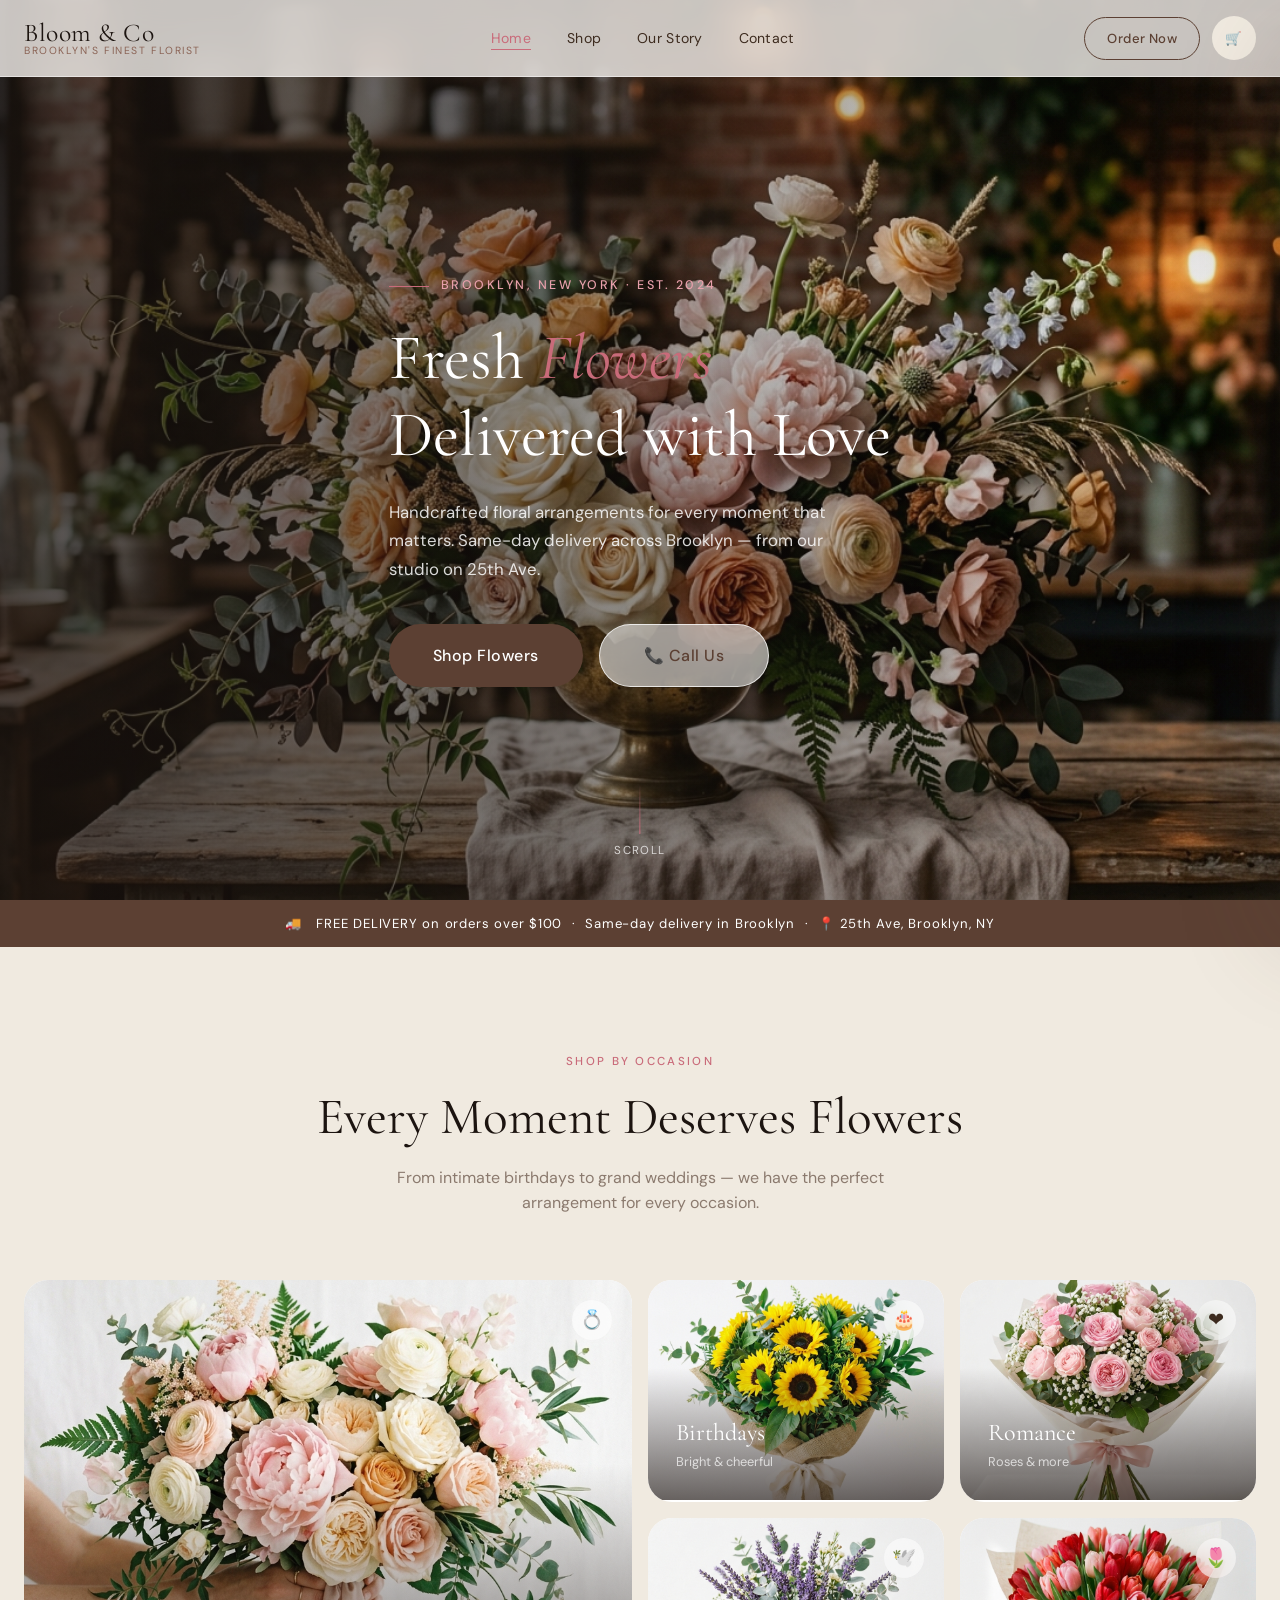
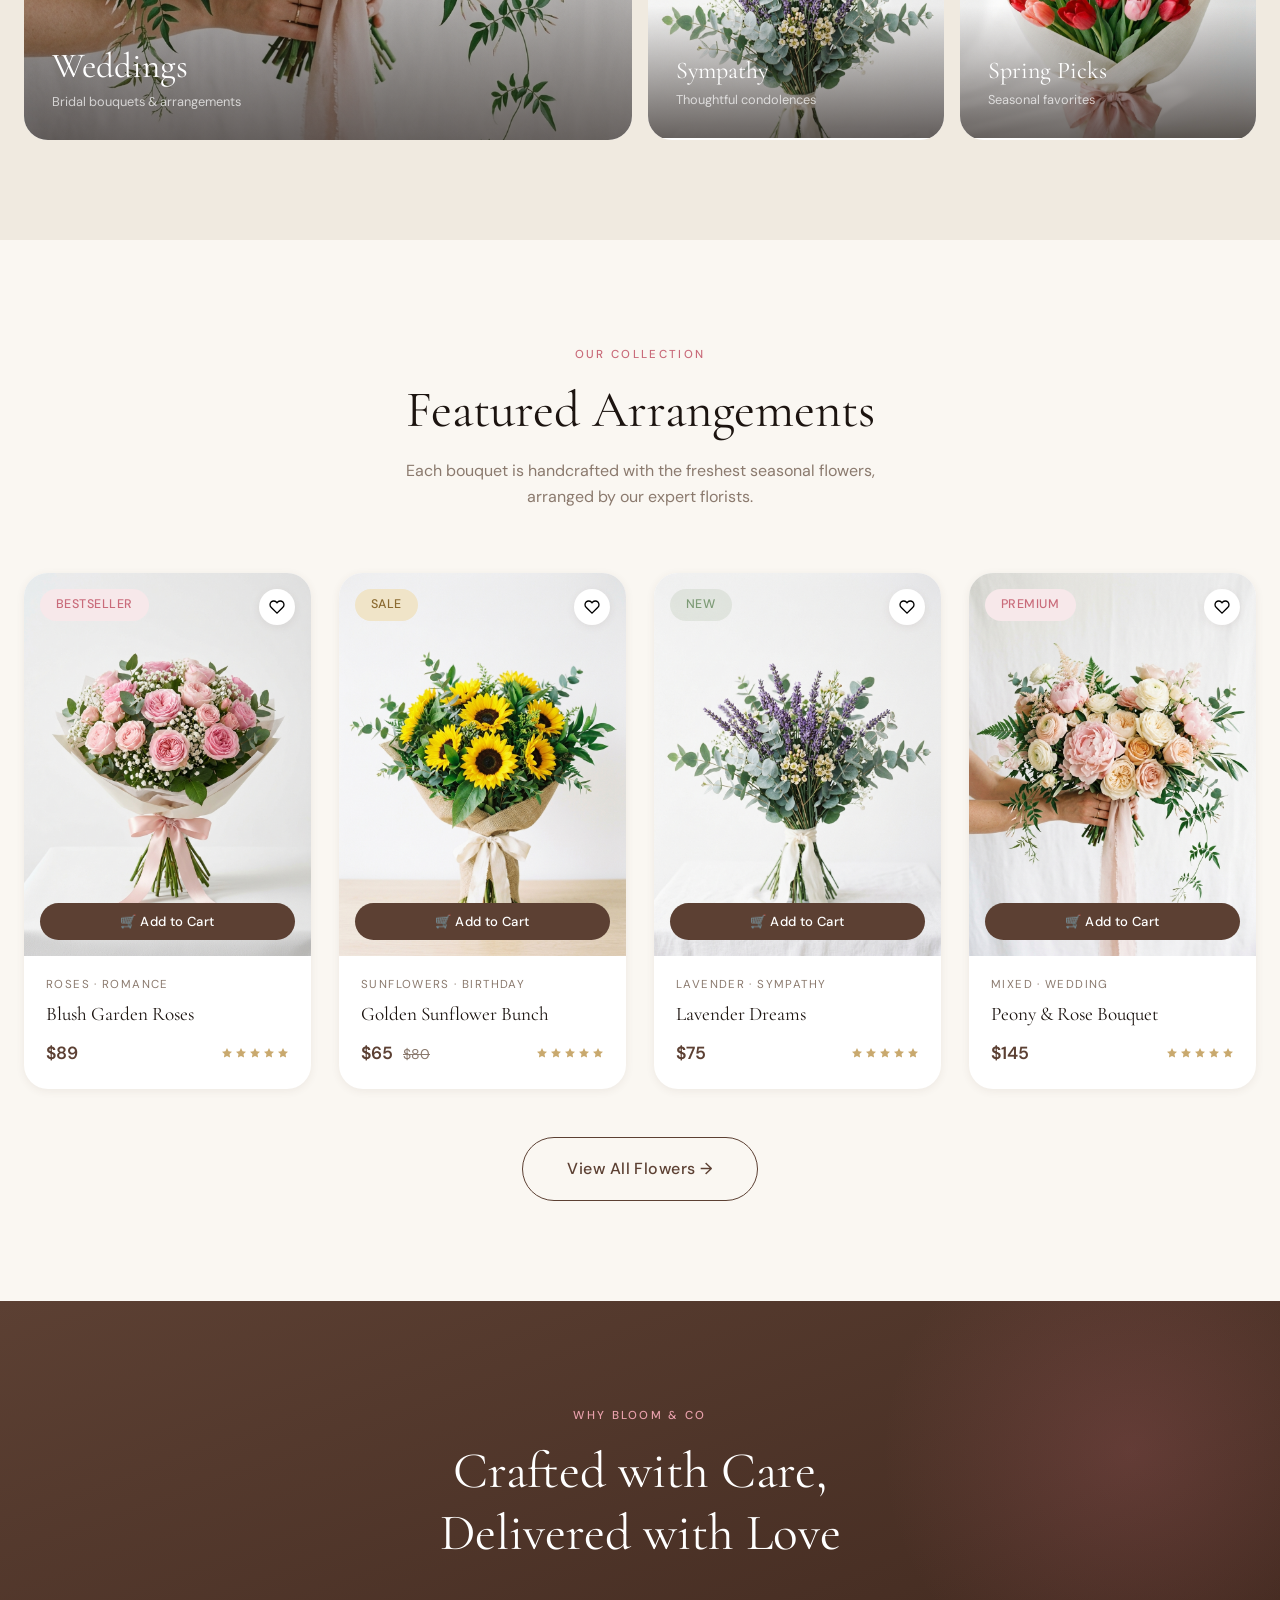
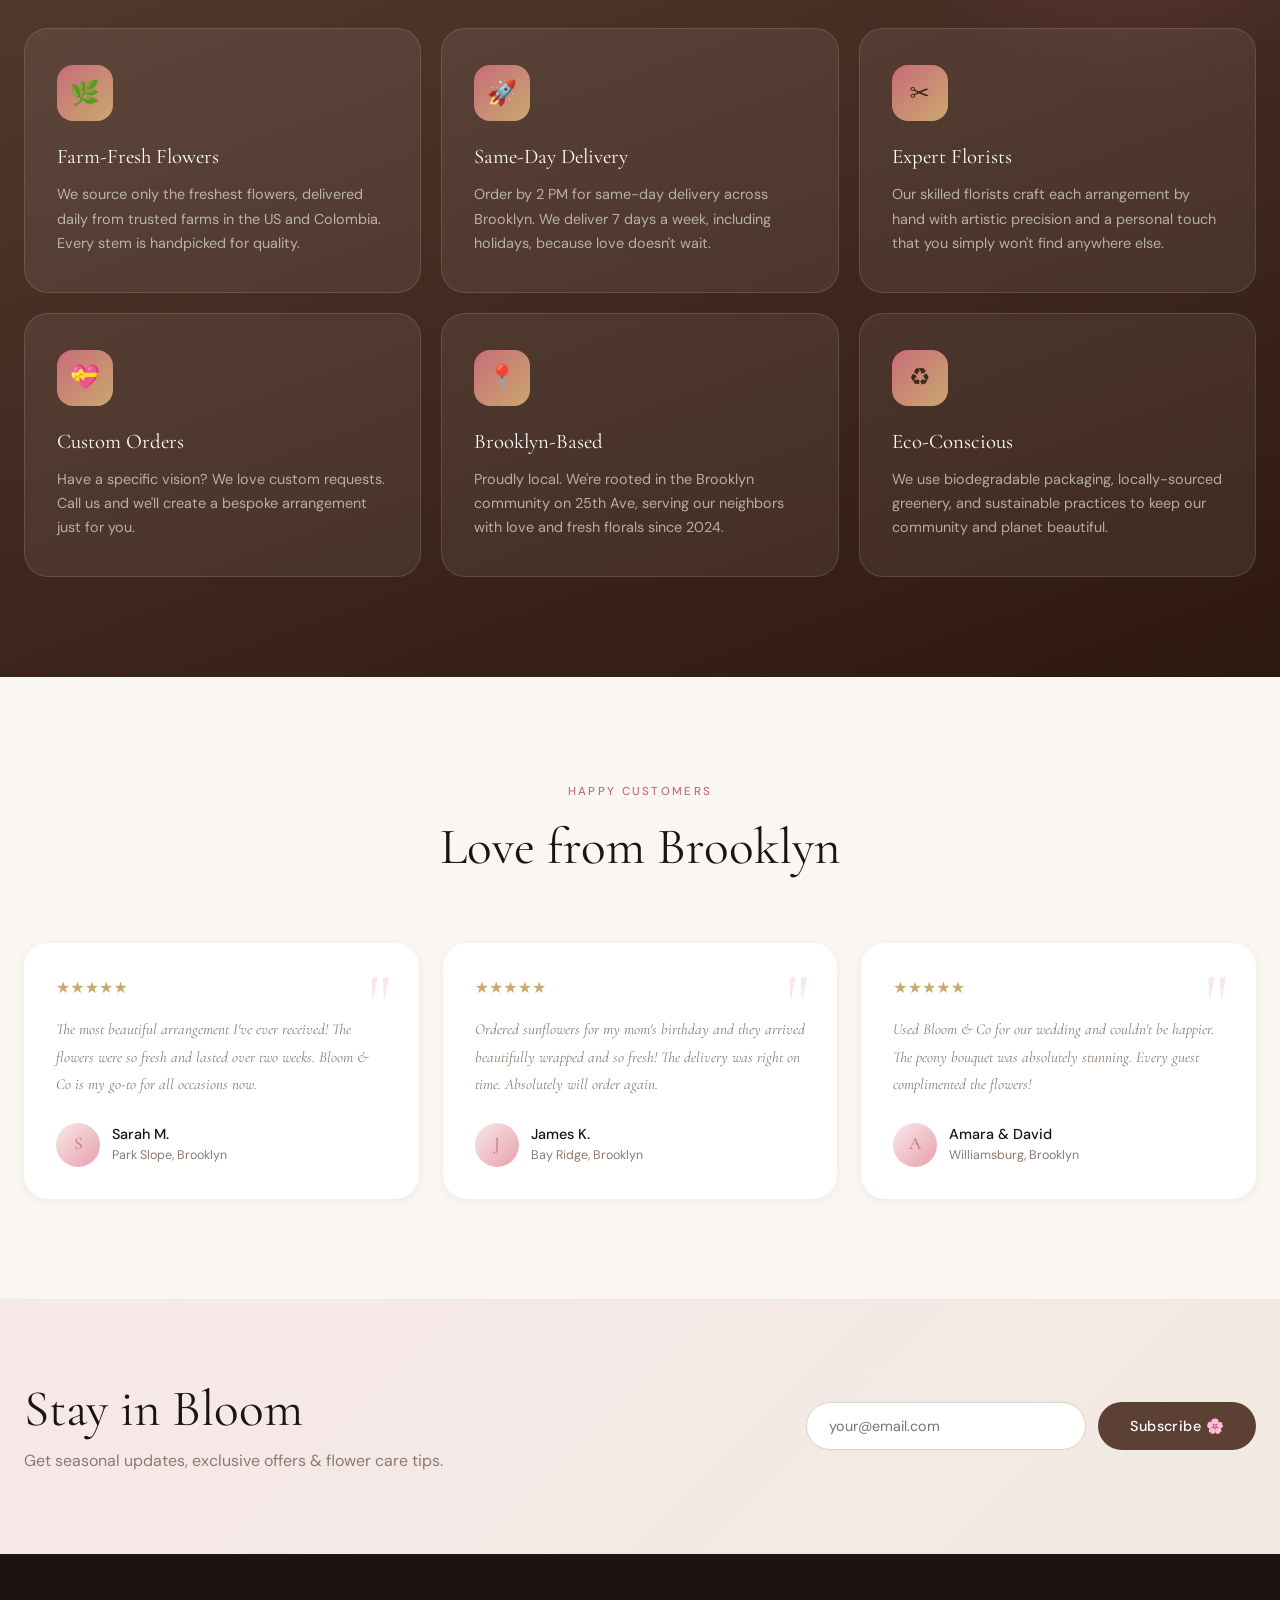
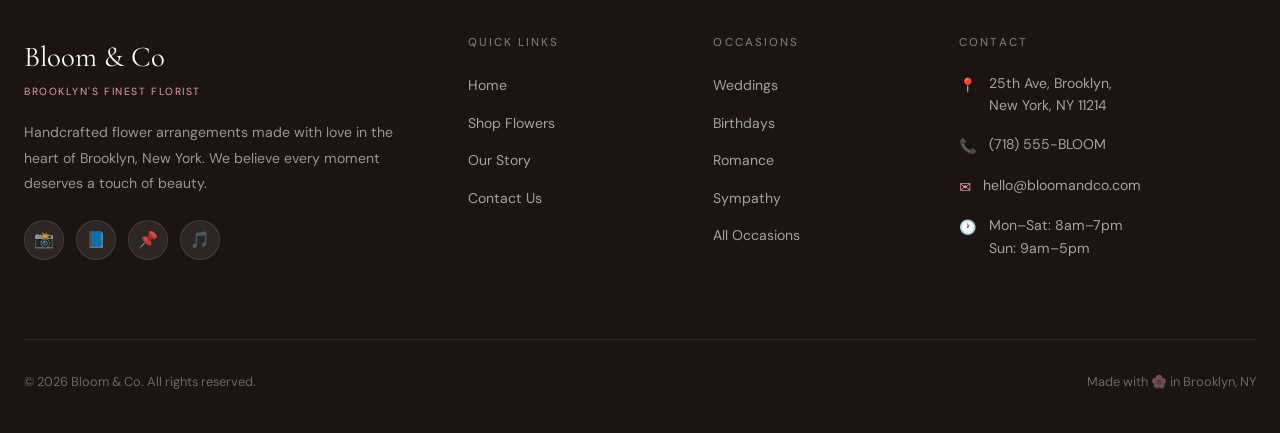
==== commit cae6d8ae: "Polish Bloom 25 storefront for conversion and mobile UX" ====
--- a/index.html
+++ b/index.html
@@ -7,6 +7,7 @@
   <meta name="description" content="Premium fresh flower arrangements delivered in Brooklyn, NY. Roses, peonies, sunflowers & more. Same-day delivery on 25th Ave.">
   <meta property="og:title" content="Bloom & Co — Brooklyn's Finest Florist">
   <meta property="og:description" content="Handcrafted floral arrangements for every occasion, delivered fresh to your door in Brooklyn.">
+  <meta property="og:image" content="images/hero.jpg">
   <link rel="preconnect" href="https://fonts.googleapis.com">
   <link rel="preconnect" href="https://fonts.gstatic.com" crossorigin>
   <link href="https://fonts.googleapis.com/css2?family=Cormorant+Garamond:ital,wght@0,300;0,400;0,500;0,600;1,300;1,400&family=DM+Sans:wght@300;400;500;600&display=swap" rel="stylesheet">
@@ -39,7 +40,7 @@
         🛒
         <span class="cart-badge" style="display:none">0</span>
       </button>
-      <button class="nav-hamburger" aria-label="Menu">
+      <button class="nav-hamburger" aria-label="Open menu">
         <span></span><span></span><span></span>
       </button>
     </div>
@@ -50,7 +51,7 @@
 <div class="mobile-menu">
   <div class="mobile-menu-overlay"></div>
   <div class="mobile-menu-panel">
-    <button class="mobile-menu-close">✕</button>
+    <button class="mobile-menu-close" aria-label="Close menu">✕</button>
     <ul class="mobile-nav-links">
       <li><a href="index.html">Home</a></li>
       <li><a href="shop.html">Shop</a></li>
@@ -59,7 +60,6 @@
     </ul>
     <div style="margin-top:40px;display:flex;flex-direction:column;gap:12px;">
       <a href="shop.html" class="btn btn-primary">Shop Flowers</a>
-      <a href="admin.html" class="btn btn-secondary btn-sm">Admin Panel</a>
     </div>
   </div>
 </div>
@@ -69,7 +69,7 @@
 <div class="cart-sidebar">
   <div class="cart-header">
     <h2 class="cart-title">Your Cart</h2>
-    <button class="cart-close">✕</button>
+    <button class="cart-close" aria-label="Close shopping cart">✕</button>
   </div>
   <div class="cart-items"></div>
   <div class="cart-footer">
@@ -85,7 +85,8 @@
       <span>Total</span>
       <span class="cart-total">$0</span>
     </div>
-    <button class="btn btn-rose btn-lg cart-checkout">Checkout — Order by Phone</button>
+    <p class="cart-free-delivery-note" aria-live="polite">Free Brooklyn delivery on orders over $100.</p>
+    <a href="tel:+17185550256" class="btn btn-rose btn-lg cart-checkout">📞 Order by Phone</a>
     <p style="font-size:0.75rem;text-align:center;color:var(--text-muted);margin-top:10px;">
       We'll call to confirm your order and delivery details.
     </p>
@@ -120,7 +121,7 @@
 </section>
 
 <!-- Delivery Info Banner -->
-<div style="background:var(--bark);color:white;padding:12px 0;text-align:center;font-size:0.82rem;letter-spacing:0.06em;">
+<div class="delivery-banner">
   🚚 &nbsp; FREE DELIVERY on orders over $100 &nbsp;·&nbsp; Same-day delivery in Brooklyn &nbsp;·&nbsp; 📍 25th Ave, Brooklyn, NY
 </div>
 
@@ -301,7 +302,7 @@
         <h2 class="serif">Stay in Bloom</h2>
         <p>Get seasonal updates, exclusive offers & flower care tips.</p>
       </div>
-      <form class="newsletter-form" novalidate>
+      <form class="newsletter-form">
         <input type="email" class="newsletter-input" placeholder="your@email.com" required>
         <button type="submit" class="btn btn-primary">Subscribe 🌸</button>
       </form>
@@ -331,7 +332,6 @@
           <li><a href="shop.html">Shop Flowers</a></li>
           <li><a href="about.html">Our Story</a></li>
           <li><a href="contact.html">Contact Us</a></li>
-          <li><a href="admin.html">Admin Panel</a></li>
         </ul>
       </div>
       <div>
@@ -371,6 +371,11 @@
   </div>
 </footer>
 
+<div class="mobile-order-bar" aria-label="Quick order actions">
+  <a href="tel:+17185550256" class="btn btn-secondary">📞 Call to Order</a>
+  <a href="shop.html" class="btn btn-primary">Shop Flowers</a>
+</div>
+
 <script src="data/products.js"></script>
 <script src="js/main.js"></script>
 </body>
--- a/css/style.css
+++ b/css/style.css
@@ -0,0 +1,1741 @@
+/* ===================================================
+   BLOOM & CO — Main Styles
+   2026 Design System: Liquid Glass + Bento Grid + Nature
+   =================================================== */
+
+@import url('https://fonts.googleapis.com/css2?family=Cormorant+Garamond:ital,wght@0,300;0,400;0,500;0,600;1,300;1,400&family=DM+Sans:wght@300;400;500;600&display=swap');
+
+/* ---- CSS Custom Properties ---- */
+:root {
+  --cream:        #FAF7F2;
+  --stone:        #F0EAE0;
+  --stone-dark:   #DDD3C4;
+  --bark:         #5C4033;
+  --bark-light:   #8B6355;
+  --rose:         #C96B7A;
+  --rose-light:   #E8A0AB;
+  --rose-pale:    #F7E8EA;
+  --sage:         #7D9B76;
+  --sage-light:   #B5CFAE;
+  --gold:         #C9A96E;
+  --gold-pale:    #F0E4C8;
+  --white:        #FFFFFF;
+  --dark:         #1C1410;
+  --text-primary: #3D2B1F;
+  --text-muted:   #8B7A6E;
+  --glass-bg:     rgba(255,255,255,0.55);
+  --glass-border: rgba(255,255,255,0.75);
+  --glass-shadow: 0 8px 32px rgba(92,64,51,0.08);
+  --blur:         blur(20px);
+  --radius-sm:    8px;
+  --radius-md:    16px;
+  --radius-lg:    24px;
+  --radius-xl:    40px;
+  --radius-full:  9999px;
+  --shadow-sm:    0 2px 8px rgba(92,64,51,0.08);
+  --shadow-md:    0 8px 24px rgba(92,64,51,0.12);
+  --shadow-lg:    0 20px 60px rgba(92,64,51,0.15);
+  --shadow-xl:    0 40px 100px rgba(92,64,51,0.2);
+  --transition:   all 0.35s cubic-bezier(0.4, 0, 0.2, 1);
+  --font-serif:   'Cormorant Garamond', Georgia, serif;
+  --font-sans:    'DM Sans', system-ui, sans-serif;
+}
+
+/* ---- Reset & Base ---- */
+*, *::before, *::after { box-sizing: border-box; margin: 0; padding: 0; }
+
+html { scroll-behavior: smooth; font-size: 16px; }
+
+body {
+  font-family: var(--font-sans);
+  background-color: var(--cream);
+  color: var(--text-primary);
+  line-height: 1.6;
+  overflow-x: hidden;
+}
+
+::selection { background: var(--rose); color: var(--white); }
+
+a:focus-visible,
+button:focus-visible,
+input:focus-visible,
+select:focus-visible,
+textarea:focus-visible {
+  outline: 3px solid rgba(201,107,122,0.45);
+  outline-offset: 3px;
+}
+
+button:disabled { cursor: not-allowed; opacity: 0.6; }
+
+img { display: block; max-width: 100%; height: auto; }
+a { color: inherit; text-decoration: none; }
+button { font-family: var(--font-sans); cursor: pointer; border: none; background: none; }
+input, select, textarea { font-family: var(--font-sans); }
+
+/* ---- Typography ---- */
+h1, h2, h3, h4, h5, h6 { font-family: var(--font-serif); font-weight: 400; line-height: 1.2; }
+h1 { font-size: clamp(3rem, 6vw, 5.5rem); }
+h2 { font-size: clamp(2rem, 4vw, 3.5rem); }
+h3 { font-size: clamp(1.4rem, 2.5vw, 2rem); }
+h4 { font-size: clamp(1.1rem, 1.8vw, 1.4rem); }
+
+.serif { font-family: var(--font-serif); }
+.italic { font-style: italic; }
+
+/* ---- Layout Utilities ---- */
+.container { max-width: 1320px; margin: 0 auto; padding: 0 24px; }
+.section { padding: 100px 0; }
+.section-sm { padding: 60px 0; }
+
+.flex { display: flex; }
+.flex-center { display: flex; align-items: center; justify-content: center; }
+.flex-between { display: flex; align-items: center; justify-content: space-between; }
+.grid { display: grid; }
+
+/* ---- Liquid Glass Components ---- */
+.glass {
+  background: var(--glass-bg);
+  backdrop-filter: var(--blur);
+  -webkit-backdrop-filter: var(--blur);
+  border: 1px solid var(--glass-border);
+  box-shadow: var(--glass-shadow);
+}
+
+.glass-dark {
+  background: rgba(28, 20, 16, 0.6);
+  backdrop-filter: blur(24px);
+  -webkit-backdrop-filter: blur(24px);
+  border: 1px solid rgba(255, 255, 255, 0.12);
+}
+
+/* ---- Buttons ---- */
+.btn {
+  display: inline-flex;
+  align-items: center;
+  gap: 8px;
+  padding: 14px 32px;
+  border-radius: var(--radius-full);
+  font-size: 0.9rem;
+  font-weight: 500;
+  letter-spacing: 0.03em;
+  transition: var(--transition);
+  cursor: pointer;
+  border: none;
+}
+
+.btn-primary {
+  background: var(--bark);
+  color: var(--white);
+}
+
+.btn-primary:hover {
+  background: var(--rose);
+  transform: translateY(-2px);
+  box-shadow: 0 12px 30px rgba(201, 107, 122, 0.3);
+}
+
+.btn-secondary {
+  background: transparent;
+  color: var(--bark);
+  border: 1.5px solid var(--bark);
+}
+
+.btn-secondary:hover {
+  background: var(--bark);
+  color: var(--white);
+  transform: translateY(-2px);
+}
+
+.btn-rose {
+  background: var(--rose);
+  color: var(--white);
+}
+
+.btn-rose:hover {
+  background: #b85b68;
+  transform: translateY(-2px);
+  box-shadow: 0 12px 30px rgba(201, 107, 122, 0.35);
+}
+
+.btn-ghost {
+  background: var(--glass-bg);
+  backdrop-filter: var(--blur);
+  color: var(--bark);
+  border: 1px solid var(--glass-border);
+}
+
+.btn-ghost:hover {
+  background: var(--white);
+  transform: translateY(-2px);
+}
+
+.btn-sm { padding: 10px 22px; font-size: 0.82rem; }
+.btn-lg { padding: 18px 44px; font-size: 1rem; }
+
+.btn-icon {
+  width: 44px;
+  height: 44px;
+  padding: 0;
+  border-radius: var(--radius-full);
+  display: inline-flex;
+  align-items: center;
+  justify-content: center;
+}
+
+/* ---- Tag / Badge ---- */
+.tag {
+  display: inline-flex;
+  align-items: center;
+  padding: 6px 16px;
+  border-radius: var(--radius-full);
+  font-size: 0.78rem;
+  font-weight: 500;
+  letter-spacing: 0.04em;
+  text-transform: uppercase;
+}
+
+.tag-cream { background: var(--stone); color: var(--bark); }
+.tag-rose  { background: var(--rose-pale); color: var(--rose); }
+.tag-sage  { background: rgba(125,155,118,0.15); color: var(--sage); }
+.tag-gold  { background: var(--gold-pale); color: #8B6A30; }
+
+/* ===================================================
+   NAVIGATION
+   =================================================== */
+.navbar {
+  position: fixed;
+  top: 0;
+  left: 0;
+  right: 0;
+  z-index: 1000;
+  padding: 16px 0;
+  background: rgba(250,247,242,0.78);
+  backdrop-filter: blur(18px);
+  -webkit-backdrop-filter: blur(18px);
+  border-bottom: 1px solid rgba(255,255,255,0.5);
+  transition: var(--transition);
+}
+
+.navbar.scrolled {
+  background: rgba(250,247,242,0.85);
+  backdrop-filter: blur(24px);
+  -webkit-backdrop-filter: blur(24px);
+  border-bottom: 1px solid rgba(255,255,255,0.6);
+  box-shadow: 0 4px 24px rgba(92,64,51,0.08);
+  padding: 12px 0;
+}
+
+.nav-inner {
+  display: flex;
+  align-items: center;
+  justify-content: space-between;
+}
+
+.nav-logo {
+  display: flex;
+  flex-direction: column;
+  line-height: 1;
+}
+
+.nav-logo-name {
+  font-family: var(--font-serif);
+  font-size: 1.6rem;
+  font-weight: 400;
+  color: var(--dark);
+  letter-spacing: 0.02em;
+}
+
+.nav-logo-tagline {
+  font-size: 0.65rem;
+  letter-spacing: 0.15em;
+  text-transform: uppercase;
+  color: var(--bark-light);
+}
+
+.nav-links {
+  display: flex;
+  align-items: center;
+  gap: 36px;
+  list-style: none;
+}
+
+.nav-links a {
+  font-size: 0.88rem;
+  font-weight: 400;
+  color: var(--text-primary);
+  letter-spacing: 0.02em;
+  position: relative;
+  transition: color 0.25s;
+}
+
+.nav-links a::after {
+  content: '';
+  position: absolute;
+  bottom: -3px;
+  left: 0;
+  width: 0;
+  height: 1px;
+  background: var(--rose);
+  transition: width 0.3s ease;
+}
+
+.nav-links a:hover { color: var(--rose); }
+.nav-links a:hover::after { width: 100%; }
+.nav-links a.active { color: var(--rose); }
+.nav-links a.active::after { width: 100%; }
+
+.nav-actions {
+  display: flex;
+  align-items: center;
+  gap: 12px;
+}
+
+.cart-btn {
+  position: relative;
+  width: 44px;
+  height: 44px;
+  border-radius: var(--radius-full);
+  background: var(--stone);
+  display: flex;
+  align-items: center;
+  justify-content: center;
+  transition: var(--transition);
+  cursor: pointer;
+  border: none;
+}
+
+.cart-btn:hover {
+  background: var(--bark);
+  color: var(--white);
+}
+
+.cart-badge {
+  position: absolute;
+  top: -4px;
+  right: -4px;
+  width: 18px;
+  height: 18px;
+  background: var(--rose);
+  color: white;
+  border-radius: 50%;
+  font-size: 0.65rem;
+  display: flex;
+  align-items: center;
+  justify-content: center;
+  font-weight: 600;
+}
+
+.nav-hamburger {
+  display: none;
+  flex-direction: column;
+  gap: 5px;
+  cursor: pointer;
+  padding: 8px;
+  border-radius: var(--radius-sm);
+}
+
+.nav-hamburger span {
+  width: 24px;
+  height: 2px;
+  background: var(--dark);
+  border-radius: 2px;
+  transition: var(--transition);
+}
+
+/* ===================================================
+   HERO SECTION
+   =================================================== */
+.hero {
+  position: relative;
+  height: 100vh;
+  min-height: 700px;
+  display: flex;
+  align-items: center;
+  overflow: hidden;
+}
+
+.hero-bg {
+  position: absolute;
+  inset: 0;
+  background-image: url('../images/hero.jpg');
+  background-size: cover;
+  background-position: center 30%;
+  transform: scale(1.05);
+  transition: transform 8s ease;
+}
+
+.hero-bg::after {
+  content: '';
+  position: absolute;
+  inset: 0;
+  background:
+    linear-gradient(90deg, rgba(28,20,16,0.72) 0%, rgba(28,20,16,0.48) 42%, rgba(28,20,16,0.08) 82%),
+    linear-gradient(180deg, rgba(28,20,16,0.2), transparent 34%, rgba(28,20,16,0.2));
+}
+
+.hero.loaded .hero-bg { transform: scale(1); }
+
+.hero-content {
+  position: relative;
+  z-index: 2;
+  max-width: 820px;
+  padding-top: 56px;
+}
+
+.hero-eyebrow {
+  display: inline-flex;
+  align-items: center;
+  gap: 12px;
+  margin-bottom: 24px;
+}
+
+.hero-eyebrow-line {
+  width: 40px;
+  height: 1px;
+  background: var(--rose);
+}
+
+.hero-eyebrow-text {
+  font-size: 0.78rem;
+  letter-spacing: 0.2em;
+  text-transform: uppercase;
+  color: var(--rose-light);
+  font-weight: 500;
+}
+
+.hero-title {
+  margin-bottom: 24px;
+  color: var(--white);
+  text-wrap: balance;
+  font-size: clamp(3rem, 5vw, 5rem);
+}
+
+.hero-title em {
+  font-style: italic;
+  color: var(--rose);
+  display: inline-block;
+  animation: titleBloom 1.2s 0.25s both cubic-bezier(0.2, 0.8, 0.2, 1);
+}
+
+@keyframes titleBloom {
+  from { opacity: 0; transform: translateY(0.18em) rotate(-2deg); }
+  to { opacity: 1; transform: translateY(0) rotate(0); }
+}
+
+.hero-subtitle {
+  font-size: 1.05rem;
+  color: rgba(255,255,255,0.84);
+  line-height: 1.7;
+  margin-bottom: 40px;
+  max-width: 480px;
+}
+
+.hero-actions {
+  display: flex;
+  gap: 16px;
+  flex-wrap: wrap;
+}
+
+.hero-scroll {
+  position: absolute;
+  bottom: 40px;
+  left: 50%;
+  transform: translateX(-50%);
+  display: flex;
+  flex-direction: column;
+  align-items: center;
+  gap: 8px;
+  z-index: 2;
+  color: rgba(255,255,255,0.75);
+  font-size: 0.72rem;
+  letter-spacing: 0.12em;
+  text-transform: uppercase;
+}
+
+.hero-scroll-line {
+  width: 1px;
+  height: 50px;
+  background: linear-gradient(to bottom, transparent, var(--rose));
+  animation: scrollLine 2s ease-in-out infinite;
+}
+
+.delivery-banner {
+  position: relative;
+  z-index: 3;
+  padding: 13px 18px;
+  background: var(--bark);
+  color: var(--white);
+  text-align: center;
+  font-size: 0.82rem;
+  letter-spacing: 0.06em;
+}
+
+@keyframes scrollLine {
+  0%, 100% { transform: scaleY(1); opacity: 1; }
+  50% { transform: scaleY(0.5); opacity: 0.4; }
+}
+
+/* ===================================================
+   OCCASION BENTO GRID
+   =================================================== */
+.occasions {
+  background: var(--stone);
+}
+
+.section-header {
+  text-align: center;
+  margin-bottom: 64px;
+}
+
+.section-eyebrow {
+  display: inline-block;
+  font-size: 0.72rem;
+  letter-spacing: 0.2em;
+  text-transform: uppercase;
+  color: var(--rose);
+  margin-bottom: 16px;
+  font-weight: 500;
+}
+
+.section-title {
+  color: var(--dark);
+  margin-bottom: 16px;
+}
+
+.section-subtitle {
+  color: var(--text-muted);
+  font-size: 1rem;
+  max-width: 520px;
+  margin: 0 auto;
+}
+
+.bento-grid {
+  display: grid;
+  grid-template-columns: repeat(4, 1fr);
+  grid-template-rows: auto;
+  gap: 16px;
+}
+
+.bento-card {
+  border-radius: var(--radius-lg);
+  overflow: hidden;
+  position: relative;
+  cursor: pointer;
+  transition: var(--transition);
+  background: var(--white);
+}
+
+.bento-card:hover {
+  transform: translateY(-6px);
+  box-shadow: var(--shadow-lg);
+}
+
+.bento-card:hover .bento-img {
+  transform: scale(1.08);
+}
+
+.bento-card-lg {
+  grid-column: span 2;
+  grid-row: span 2;
+}
+
+.bento-img {
+  width: 100%;
+  height: 100%;
+  object-fit: cover;
+  transition: transform 0.6s ease;
+}
+
+.bento-card-inner {
+  height: 220px;
+  overflow: hidden;
+  position: relative;
+}
+
+.bento-card-lg .bento-card-inner { height: 460px; }
+
+.bento-overlay {
+  position: absolute;
+  inset: 0;
+  background: linear-gradient(to top, rgba(28,20,16,0.65) 0%, transparent 60%);
+  display: flex;
+  flex-direction: column;
+  justify-content: flex-end;
+  padding: 28px;
+}
+
+.bento-title {
+  color: var(--white);
+  font-family: var(--font-serif);
+  font-size: 1.5rem;
+  font-weight: 400;
+  margin-bottom: 4px;
+}
+
+.bento-card-lg .bento-title { font-size: 2.2rem; }
+
+.bento-count {
+  color: rgba(255,255,255,0.7);
+  font-size: 0.8rem;
+}
+
+.bento-icon {
+  position: absolute;
+  top: 20px;
+  right: 20px;
+  width: 40px;
+  height: 40px;
+  background: var(--glass-bg);
+  backdrop-filter: blur(12px);
+  border-radius: var(--radius-full);
+  display: flex;
+  align-items: center;
+  justify-content: center;
+  font-size: 1.2rem;
+}
+
+/* Occasion gradient backgrounds */
+.bento-wedding { background: linear-gradient(135deg, #f5e6e8, #e8d5d8); }
+.bento-birthday { background: linear-gradient(135deg, #fff4e6, #ffd9a0); }
+.bento-anniversary { background: linear-gradient(135deg, #ffe0e6, #ffc4cc); }
+.bento-sympathy { background: linear-gradient(135deg, #e8f0e8, #c8ddc8); }
+.bento-romance { background: linear-gradient(135deg, #fce4ec, #f48fb1); }
+.bento-seasonal { background: linear-gradient(135deg, #e8f5e9, #a5d6a7); }
+
+/* ===================================================
+   FEATURED PRODUCTS
+   =================================================== */
+.products-grid {
+  display: grid;
+  grid-template-columns: repeat(auto-fill, minmax(280px, 1fr));
+  gap: 28px;
+}
+
+.product-card {
+  background: var(--white);
+  border-radius: var(--radius-lg);
+  overflow: hidden;
+  transition: var(--transition);
+  box-shadow: var(--shadow-sm);
+  position: relative;
+}
+
+.product-card:hover {
+  transform: translateY(-8px);
+  box-shadow: var(--shadow-lg);
+}
+
+.product-card:hover .product-img { transform: scale(1.06); }
+.product-card:hover .product-actions { opacity: 1; transform: translateY(0); }
+
+.product-img-wrap {
+  position: relative;
+  overflow: hidden;
+  aspect-ratio: 3 / 4;
+  background: var(--stone);
+}
+
+.product-img {
+  width: 100%;
+  height: 100%;
+  object-fit: cover;
+  transition: transform 0.6s ease;
+}
+
+.product-badge {
+  position: absolute;
+  top: 16px;
+  left: 16px;
+  z-index: 1;
+}
+
+.product-wishlist {
+  position: absolute;
+  top: 16px;
+  right: 16px;
+  width: 36px;
+  height: 36px;
+  background: var(--white);
+  border-radius: var(--radius-full);
+  display: flex;
+  align-items: center;
+  justify-content: center;
+  cursor: pointer;
+  transition: var(--transition);
+  z-index: 1;
+  border: none;
+  font-size: 1rem;
+  box-shadow: var(--shadow-sm);
+}
+
+.product-wishlist:hover { background: var(--rose-pale); color: var(--rose); transform: scale(1.1); }
+.product-wishlist.active { background: var(--rose-pale); color: var(--rose); }
+
+.product-actions {
+  position: absolute;
+  bottom: 16px;
+  left: 16px;
+  right: 16px;
+  opacity: 1;
+  transform: translateY(0);
+  transition: var(--transition);
+  z-index: 1;
+}
+
+.product-actions .btn { width: 100%; justify-content: center; }
+
+.product-info {
+  padding: 20px 22px 22px;
+}
+
+.product-category {
+  font-size: 0.72rem;
+  letter-spacing: 0.12em;
+  text-transform: uppercase;
+  color: var(--text-muted);
+  margin-bottom: 8px;
+}
+
+.product-name {
+  font-family: var(--font-serif);
+  font-size: 1.2rem;
+  color: var(--dark);
+  margin-bottom: 12px;
+  line-height: 1.3;
+}
+
+.product-footer {
+  display: flex;
+  align-items: center;
+  justify-content: space-between;
+}
+
+.product-price {
+  font-size: 1.1rem;
+  font-weight: 600;
+  color: var(--bark);
+}
+
+.product-price-old {
+  font-size: 0.88rem;
+  color: var(--text-muted);
+  text-decoration: line-through;
+  margin-left: 6px;
+  font-weight: 400;
+}
+
+.product-stars {
+  display: flex;
+  gap: 2px;
+  color: var(--gold);
+  font-size: 0.8rem;
+}
+
+/* ===================================================
+   WHY CHOOSE US — Glass Cards
+   =================================================== */
+.why-us {
+  background: linear-gradient(160deg, var(--bark) 0%, #2D1810 100%);
+  position: relative;
+  overflow: hidden;
+}
+
+.why-us::before {
+  content: '';
+  position: absolute;
+  top: -100px;
+  right: -100px;
+  width: 500px;
+  height: 500px;
+  background: radial-gradient(circle, rgba(201,107,122,0.2) 0%, transparent 70%);
+  pointer-events: none;
+}
+
+.why-us .section-eyebrow { color: var(--rose-light); }
+.why-us .section-title { color: var(--white); }
+.why-us .section-subtitle { color: rgba(255,255,255,0.6); }
+
+.features-grid {
+  display: grid;
+  grid-template-columns: repeat(3, 1fr);
+  gap: 20px;
+}
+
+.feature-card {
+  background: rgba(255,255,255,0.07);
+  border: 1px solid rgba(255,255,255,0.12);
+  border-radius: var(--radius-lg);
+  padding: 36px 32px;
+  transition: var(--transition);
+}
+
+.feature-card:hover {
+  background: rgba(255,255,255,0.12);
+  border-color: rgba(255,255,255,0.22);
+  transform: translateY(-4px);
+}
+
+.feature-icon {
+  width: 56px;
+  height: 56px;
+  background: linear-gradient(135deg, var(--rose), var(--gold));
+  border-radius: var(--radius-md);
+  display: flex;
+  align-items: center;
+  justify-content: center;
+  font-size: 1.5rem;
+  margin-bottom: 24px;
+}
+
+.feature-title {
+  font-family: var(--font-serif);
+  font-size: 1.3rem;
+  color: var(--white);
+  margin-bottom: 12px;
+}
+
+.feature-desc {
+  color: rgba(255,255,255,0.6);
+  font-size: 0.9rem;
+  line-height: 1.7;
+}
+
+/* ===================================================
+   TESTIMONIALS
+   =================================================== */
+.testimonials { background: var(--cream); }
+
+.testimonials-grid {
+  display: grid;
+  grid-template-columns: repeat(3, 1fr);
+  gap: 24px;
+}
+
+.testimonial-card {
+  background: var(--white);
+  border-radius: var(--radius-lg);
+  padding: 32px;
+  box-shadow: var(--shadow-sm);
+  transition: var(--transition);
+  position: relative;
+}
+
+.testimonial-card::before {
+  content: '"';
+  position: absolute;
+  top: 20px;
+  right: 28px;
+  font-family: var(--font-serif);
+  font-size: 5rem;
+  color: var(--rose-pale);
+  line-height: 1;
+}
+
+.testimonial-card:hover {
+  transform: translateY(-4px);
+  box-shadow: var(--shadow-md);
+}
+
+.testimonial-stars {
+  display: flex;
+  gap: 3px;
+  color: var(--gold);
+  margin-bottom: 16px;
+}
+
+.testimonial-text {
+  color: var(--text-muted);
+  font-size: 0.95rem;
+  line-height: 1.8;
+  margin-bottom: 24px;
+  font-style: italic;
+  font-family: var(--font-serif);
+}
+
+.testimonial-author {
+  display: flex;
+  align-items: center;
+  gap: 12px;
+}
+
+.testimonial-avatar {
+  width: 44px;
+  height: 44px;
+  border-radius: var(--radius-full);
+  background: linear-gradient(135deg, var(--rose-pale), var(--rose-light));
+  display: flex;
+  align-items: center;
+  justify-content: center;
+  font-family: var(--font-serif);
+  font-size: 1.1rem;
+  color: var(--rose);
+}
+
+.testimonial-name {
+  font-weight: 500;
+  color: var(--dark);
+  font-size: 0.9rem;
+}
+
+.testimonial-location {
+  font-size: 0.78rem;
+  color: var(--text-muted);
+}
+
+/* ===================================================
+   NEWSLETTER BANNER
+   =================================================== */
+.newsletter {
+  background: linear-gradient(135deg, var(--rose-pale), var(--stone));
+  padding: 80px 0;
+}
+
+.newsletter-inner {
+  display: flex;
+  align-items: center;
+  justify-content: space-between;
+  gap: 40px;
+  flex-wrap: wrap;
+}
+
+.newsletter-text h2 { color: var(--dark); }
+.newsletter-text p { color: var(--text-muted); margin-top: 8px; }
+
+.newsletter-form {
+  display: flex;
+  gap: 12px;
+  flex: 0 0 auto;
+}
+
+.newsletter-input {
+  padding: 14px 22px;
+  border-radius: var(--radius-full);
+  border: 1.5px solid var(--stone-dark);
+  background: var(--white);
+  font-size: 0.9rem;
+  width: 280px;
+  color: var(--text-primary);
+  transition: var(--transition);
+  outline: none;
+}
+
+.newsletter-input:focus {
+  border-color: var(--rose);
+  box-shadow: 0 0 0 3px rgba(201, 107, 122, 0.12);
+}
+
+/* ===================================================
+   FOOTER
+   =================================================== */
+.footer {
+  background: var(--dark);
+  color: rgba(255,255,255,0.75);
+  padding: 80px 0 40px;
+}
+
+.footer-grid {
+  display: grid;
+  grid-template-columns: 2fr 1fr 1fr 1.5fr;
+  gap: 48px;
+  margin-bottom: 64px;
+}
+
+.footer-brand {}
+.footer-logo-name {
+  font-family: var(--font-serif);
+  font-size: 1.8rem;
+  color: var(--white);
+  display: block;
+  margin-bottom: 4px;
+}
+
+.footer-logo-tag {
+  font-size: 0.65rem;
+  letter-spacing: 0.15em;
+  text-transform: uppercase;
+  color: var(--rose-light);
+  display: block;
+  margin-bottom: 20px;
+}
+
+.footer-desc {
+  font-size: 0.88rem;
+  line-height: 1.8;
+  color: rgba(255,255,255,0.55);
+  margin-bottom: 24px;
+}
+
+.footer-social {
+  display: flex;
+  gap: 12px;
+}
+
+.social-btn {
+  width: 40px;
+  height: 40px;
+  border-radius: var(--radius-full);
+  background: rgba(255,255,255,0.08);
+  display: flex;
+  align-items: center;
+  justify-content: center;
+  font-size: 1rem;
+  transition: var(--transition);
+  border: 1px solid rgba(255,255,255,0.1);
+  cursor: pointer;
+  color: rgba(255,255,255,0.7);
+}
+
+.social-btn:hover {
+  background: var(--rose);
+  border-color: var(--rose);
+  color: white;
+  transform: translateY(-2px);
+}
+
+.footer-col-title {
+  font-size: 0.72rem;
+  letter-spacing: 0.18em;
+  text-transform: uppercase;
+  color: rgba(255,255,255,0.4);
+  margin-bottom: 20px;
+  font-weight: 500;
+}
+
+.footer-links {
+  list-style: none;
+  display: flex;
+  flex-direction: column;
+  gap: 12px;
+}
+
+.footer-links a {
+  color: rgba(255,255,255,0.6);
+  font-size: 0.88rem;
+  transition: color 0.25s;
+}
+
+.footer-links a:hover { color: var(--rose-light); }
+
+.footer-contact-item {
+  display: flex;
+  align-items: flex-start;
+  gap: 12px;
+  margin-bottom: 16px;
+  font-size: 0.88rem;
+  color: rgba(255,255,255,0.6);
+}
+
+.footer-contact-icon {
+  margin-top: 2px;
+  color: var(--rose-light);
+  flex-shrink: 0;
+}
+
+.footer-bottom {
+  border-top: 1px solid rgba(255,255,255,0.08);
+  padding-top: 32px;
+  display: flex;
+  align-items: center;
+  justify-content: space-between;
+  font-size: 0.8rem;
+  color: rgba(255,255,255,0.35);
+}
+
+/* ===================================================
+   SHOP PAGE
+   =================================================== */
+.shop-hero {
+  padding: 160px 0 80px;
+  background: var(--stone);
+  text-align: center;
+}
+
+.shop-filters {
+  padding: 32px 0;
+  background: var(--white);
+  border-bottom: 1px solid var(--stone);
+  position: sticky;
+  top: 73px;
+  z-index: 100;
+}
+
+.filters-row {
+  display: flex;
+  align-items: center;
+  gap: 16px;
+  flex-wrap: wrap;
+}
+
+.filter-label {
+  font-size: 0.82rem;
+  color: var(--text-muted);
+  font-weight: 500;
+  white-space: nowrap;
+}
+
+.filter-btn {
+  padding: 8px 20px;
+  border-radius: var(--radius-full);
+  border: 1.5px solid var(--stone-dark);
+  background: transparent;
+  color: var(--text-primary);
+  font-size: 0.82rem;
+  cursor: pointer;
+  transition: var(--transition);
+  white-space: nowrap;
+}
+
+.filter-btn:hover, .filter-btn.active {
+  background: var(--bark);
+  color: var(--white);
+  border-color: var(--bark);
+}
+
+.filter-divider { width: 1px; height: 24px; background: var(--stone-dark); }
+
+.sort-select {
+  padding: 8px 16px;
+  border-radius: var(--radius-full);
+  border: 1.5px solid var(--stone-dark);
+  background: transparent;
+  color: var(--text-primary);
+  font-size: 0.82rem;
+  cursor: pointer;
+  outline: none;
+  margin-left: auto;
+}
+
+.shop-results {
+  padding: 64px 0;
+}
+
+/* ===================================================
+   CART SIDEBAR
+   =================================================== */
+.cart-overlay {
+  position: fixed;
+  inset: 0;
+  background: rgba(28,20,16,0.5);
+  z-index: 2000;
+  opacity: 0;
+  pointer-events: none;
+  transition: opacity 0.35s ease;
+  backdrop-filter: blur(4px);
+}
+
+.cart-overlay.open { opacity: 1; pointer-events: all; }
+
+.cart-sidebar {
+  position: fixed;
+  top: 0;
+  right: 0;
+  width: 420px;
+  height: 100vh;
+  background: var(--cream);
+  z-index: 2001;
+  transform: translateX(100%);
+  transition: transform 0.4s cubic-bezier(0.4, 0, 0.2, 1);
+  display: flex;
+  flex-direction: column;
+  box-shadow: var(--shadow-xl);
+}
+
+.cart-sidebar.open { transform: translateX(0); }
+
+.cart-header {
+  display: flex;
+  align-items: center;
+  justify-content: space-between;
+  padding: 28px 28px 20px;
+  border-bottom: 1px solid var(--stone);
+}
+
+.cart-title {
+  font-family: var(--font-serif);
+  font-size: 1.6rem;
+  color: var(--dark);
+}
+
+.cart-close {
+  width: 36px;
+  height: 36px;
+  border-radius: var(--radius-full);
+  background: var(--stone);
+  display: flex;
+  align-items: center;
+  justify-content: center;
+  cursor: pointer;
+  transition: var(--transition);
+  border: none;
+  font-size: 1rem;
+}
+
+.cart-close:hover { background: var(--bark); color: var(--white); }
+
+.cart-items {
+  flex: 1;
+  overflow-y: auto;
+  padding: 20px 28px;
+}
+
+.cart-item {
+  display: flex;
+  gap: 16px;
+  padding: 16px 0;
+  border-bottom: 1px solid var(--stone);
+}
+
+.cart-item-img {
+  width: 80px;
+  height: 80px;
+  border-radius: var(--radius-sm);
+  object-fit: cover;
+  background: var(--stone);
+  flex-shrink: 0;
+}
+
+.cart-item-info { flex: 1; }
+.cart-item-name {
+  font-family: var(--font-serif);
+  font-size: 1rem;
+  color: var(--dark);
+  margin-bottom: 4px;
+}
+.cart-item-price { font-size: 0.88rem; color: var(--bark); font-weight: 500; }
+
+.cart-item-controls {
+  display: flex;
+  align-items: center;
+  gap: 12px;
+  margin-top: 10px;
+}
+
+.qty-btn {
+  width: 28px;
+  height: 28px;
+  border-radius: var(--radius-full);
+  border: 1.5px solid var(--stone-dark);
+  background: transparent;
+  display: flex;
+  align-items: center;
+  justify-content: center;
+  cursor: pointer;
+  transition: var(--transition);
+  font-size: 0.9rem;
+}
+
+.qty-btn:hover { background: var(--bark); color: white; border-color: var(--bark); }
+
+.qty-num {
+  font-weight: 500;
+  font-size: 0.9rem;
+  min-width: 20px;
+  text-align: center;
+}
+
+.cart-item-remove {
+  background: none;
+  border: none;
+  cursor: pointer;
+  color: var(--text-muted);
+  font-size: 0.8rem;
+  transition: color 0.2s;
+  padding: 0;
+  margin-left: auto;
+}
+
+.cart-item-remove:hover { color: var(--rose); }
+
+.cart-empty {
+  text-align: center;
+  padding: 60px 20px;
+  color: var(--text-muted);
+}
+
+.cart-empty-icon { font-size: 3rem; margin-bottom: 16px; }
+.cart-empty p { font-size: 0.9rem; }
+
+.cart-footer {
+  padding: 20px 28px 32px;
+  border-top: 1px solid var(--stone);
+}
+
+.cart-free-delivery-note {
+  min-height: 24px;
+  margin: 2px 0 14px;
+  padding: 9px 12px;
+  border-radius: var(--radius-sm);
+  background: var(--rose-pale);
+  color: var(--rose);
+  font-size: 0.78rem;
+  line-height: 1.4;
+  text-align: center;
+}
+
+.cart-total-row {
+  display: flex;
+  justify-content: space-between;
+  margin-bottom: 8px;
+  font-size: 0.9rem;
+  color: var(--text-muted);
+}
+
+.cart-total-row.final {
+  font-size: 1.1rem;
+  font-weight: 600;
+  color: var(--dark);
+  margin-bottom: 20px;
+  padding-top: 12px;
+  border-top: 1px solid var(--stone);
+}
+
+.cart-checkout { width: 100%; justify-content: center; }
+
+.mobile-order-bar {
+  display: none;
+}
+
+/* ===================================================
+   TOAST NOTIFICATION
+   =================================================== */
+.toast-container {
+  position: fixed;
+  bottom: 32px;
+  right: 32px;
+  z-index: 9999;
+  display: flex;
+  flex-direction: column;
+  gap: 12px;
+}
+
+.toast {
+  display: flex;
+  align-items: center;
+  gap: 12px;
+  background: var(--dark);
+  color: var(--white);
+  padding: 14px 20px;
+  border-radius: var(--radius-md);
+  box-shadow: var(--shadow-lg);
+  font-size: 0.88rem;
+  max-width: 340px;
+  animation: toastIn 0.4s cubic-bezier(0.4, 0, 0.2, 1) forwards;
+}
+
+.toast.removing { animation: toastOut 0.3s ease forwards; }
+
+.toast-icon { font-size: 1.1rem; flex-shrink: 0; }
+.toast-success .toast-icon::before { content: '🌸'; }
+.toast-error .toast-icon::before { content: '❌'; }
+
+@keyframes toastIn {
+  from { opacity: 0; transform: translateX(60px); }
+  to { opacity: 1; transform: translateX(0); }
+}
+
+@keyframes toastOut {
+  from { opacity: 1; transform: translateX(0); }
+  to { opacity: 0; transform: translateX(60px); }
+}
+
+/* ===================================================
+   PAGE HERO (inner pages)
+   =================================================== */
+.page-hero {
+  padding: 160px 0 80px;
+  background: linear-gradient(135deg, var(--stone), var(--cream));
+  text-align: center;
+  position: relative;
+  overflow: hidden;
+}
+
+.page-hero::before {
+  content: '';
+  position: absolute;
+  top: -60px;
+  right: -60px;
+  width: 400px;
+  height: 400px;
+  background: radial-gradient(circle, rgba(201,107,122,0.1) 0%, transparent 70%);
+  pointer-events: none;
+}
+
+.breadcrumb {
+  display: flex;
+  align-items: center;
+  justify-content: center;
+  gap: 8px;
+  margin-bottom: 20px;
+  font-size: 0.82rem;
+  color: var(--text-muted);
+}
+
+.breadcrumb a:hover { color: var(--rose); }
+.breadcrumb-sep { color: var(--stone-dark); }
+
+/* ===================================================
+   CONTACT PAGE
+   =================================================== */
+.contact-grid {
+  display: grid;
+  grid-template-columns: 1fr 1.5fr;
+  gap: 60px;
+  align-items: start;
+}
+
+.contact-info-card {
+  background: var(--white);
+  border-radius: var(--radius-lg);
+  padding: 40px;
+  box-shadow: var(--shadow-sm);
+}
+
+.contact-info-item {
+  display: flex;
+  gap: 16px;
+  margin-bottom: 28px;
+  align-items: flex-start;
+}
+
+.contact-info-icon {
+  width: 44px;
+  height: 44px;
+  background: var(--rose-pale);
+  border-radius: var(--radius-md);
+  display: flex;
+  align-items: center;
+  justify-content: center;
+  font-size: 1.1rem;
+  flex-shrink: 0;
+}
+
+.contact-info-label {
+  font-size: 0.75rem;
+  letter-spacing: 0.1em;
+  text-transform: uppercase;
+  color: var(--text-muted);
+  margin-bottom: 4px;
+}
+
+.contact-info-value {
+  font-size: 0.95rem;
+  color: var(--dark);
+  line-height: 1.5;
+}
+
+.contact-form-card {
+  background: var(--white);
+  border-radius: var(--radius-lg);
+  padding: 40px;
+  box-shadow: var(--shadow-sm);
+}
+
+.form-group { margin-bottom: 22px; }
+
+.form-label {
+  display: block;
+  font-size: 0.82rem;
+  font-weight: 500;
+  color: var(--text-primary);
+  margin-bottom: 8px;
+  letter-spacing: 0.03em;
+}
+
+.form-input, .form-select, .form-textarea {
+  width: 100%;
+  padding: 13px 18px;
+  border-radius: var(--radius-md);
+  border: 1.5px solid var(--stone-dark);
+  background: var(--cream);
+  color: var(--text-primary);
+  font-size: 0.9rem;
+  transition: var(--transition);
+  outline: none;
+}
+
+.form-input[aria-invalid="true"],
+.form-select[aria-invalid="true"],
+.form-textarea[aria-invalid="true"] {
+  border-color: var(--rose);
+  background: #fff8f8;
+}
+
+.form-input:focus, .form-select:focus, .form-textarea:focus {
+  border-color: var(--rose);
+  background: var(--white);
+  box-shadow: 0 0 0 3px rgba(201,107,122,0.1);
+}
+
+.form-textarea { resize: vertical; min-height: 120px; }
+
+.form-row { display: grid; grid-template-columns: 1fr 1fr; gap: 16px; }
+
+/* ===================================================
+   MAP EMBED
+   =================================================== */
+.map-section { padding: 0 0 100px; }
+
+.map-wrap {
+  border-radius: var(--radius-xl);
+  overflow: hidden;
+  height: 450px;
+  box-shadow: var(--shadow-md);
+}
+
+.map-wrap iframe { width: 100%; height: 100%; border: none; }
+
+/* ===================================================
+   SCROLL REVEAL ANIMATIONS
+   =================================================== */
+.reveal {
+  opacity: 0;
+  transform: translateY(32px);
+  transition: opacity 0.7s cubic-bezier(0.4, 0, 0.2, 1),
+              transform 0.7s cubic-bezier(0.4, 0, 0.2, 1);
+}
+
+.reveal.visible {
+  opacity: 1;
+  transform: translateY(0);
+}
+
+.reveal-delay-1 { transition-delay: 0.1s; }
+.reveal-delay-2 { transition-delay: 0.2s; }
+.reveal-delay-3 { transition-delay: 0.3s; }
+.reveal-delay-4 { transition-delay: 0.4s; }
+
+/* ===================================================
+   FLOATING PETALS
+   =================================================== */
+.petal {
+  position: fixed;
+  pointer-events: none;
+  z-index: 9998;
+  font-size: 1.2rem;
+  animation: petalFall linear forwards;
+  opacity: 0;
+}
+
+@keyframes petalFall {
+  0%   { opacity: 1; transform: translateY(-20px) rotate(0deg); }
+  100% { opacity: 0; transform: translateY(100vh) rotate(720deg); }
+}
+
+/* ===================================================
+   LOADER
+   =================================================== */
+.page-loader {
+  position: fixed;
+  inset: 0;
+  background: var(--cream);
+  z-index: 9999;
+  display: flex;
+  flex-direction: column;
+  align-items: center;
+  justify-content: center;
+  gap: 24px;
+  transition: opacity 0.5s ease, transform 0.5s ease;
+}
+
+.page-loader.hide {
+  opacity: 0;
+  pointer-events: none;
+}
+
+.loader-logo {
+  font-family: var(--font-serif);
+  font-size: 2.5rem;
+  color: var(--bark);
+}
+
+.loader-bar {
+  width: 200px;
+  height: 2px;
+  background: var(--stone);
+  border-radius: 2px;
+  overflow: hidden;
+}
+
+.loader-bar-fill {
+  height: 100%;
+  width: 0%;
+  background: linear-gradient(to right, var(--rose), var(--gold));
+  border-radius: 2px;
+  animation: loadFill 1.2s ease forwards;
+}
+
+@keyframes loadFill {
+  to { width: 100%; }
+}
+
+/* ===================================================
+   MOBILE MENU
+   =================================================== */
+.mobile-menu {
+  position: fixed;
+  inset: 0;
+  z-index: 999;
+  pointer-events: none;
+}
+
+.mobile-menu-overlay {
+  position: absolute;
+  inset: 0;
+  background: rgba(28,20,16,0.5);
+  opacity: 0;
+  transition: opacity 0.3s;
+}
+
+.mobile-menu-panel {
+  position: absolute;
+  top: 0;
+  right: 0;
+  width: min(360px, 90vw);
+  height: 100vh;
+  background: var(--cream);
+  padding: 80px 32px 40px;
+  transform: translateX(100%);
+  transition: transform 0.4s cubic-bezier(0.4, 0, 0.2, 1);
+  display: flex;
+  flex-direction: column;
+  gap: 0;
+}
+
+.mobile-menu.open { pointer-events: all; }
+.mobile-menu.open .mobile-menu-overlay { opacity: 1; }
+.mobile-menu.open .mobile-menu-panel { transform: translateX(0); }
+
+.mobile-nav-links {
+  list-style: none;
+  display: flex;
+  flex-direction: column;
+  gap: 0;
+}
+
+.mobile-nav-links a {
+  display: block;
+  padding: 18px 0;
+  font-family: var(--font-serif);
+  font-size: 1.8rem;
+  color: var(--dark);
+  border-bottom: 1px solid var(--stone);
+  transition: color 0.2s;
+}
+
+.mobile-nav-links a:hover { color: var(--rose); }
+
+.mobile-menu-close {
+  position: absolute;
+  top: 24px;
+  right: 24px;
+  width: 40px;
+  height: 40px;
+  background: var(--stone);
+  border-radius: var(--radius-full);
+  border: none;
+  cursor: pointer;
+  font-size: 1rem;
+  display: flex;
+  align-items: center;
+  justify-content: center;
+  transition: var(--transition);
+}
+
+.mobile-menu-close:hover { background: var(--bark); color: white; }
+
+/* ===================================================
+   RESPONSIVE
+   =================================================== */
+@media (max-width: 1100px) {
+  .bento-grid { grid-template-columns: repeat(2, 1fr); }
+  .bento-card-lg { grid-column: span 2; }
+  .features-grid { grid-template-columns: repeat(2, 1fr); }
+  .testimonials-grid { grid-template-columns: repeat(2, 1fr); }
+  .footer-grid { grid-template-columns: 1fr 1fr; gap: 32px; }
+}
+
+@media (max-width: 768px) {
+  .section { padding: 70px 0; }
+  .nav-links, .nav-actions .btn { display: none; }
+  .nav-hamburger { display: flex; }
+  .hero {
+    min-height: 760px;
+  }
+  .hero-content { max-width: 100%; padding-top: 76px; }
+  .hero-title { font-size: clamp(2.8rem, 13vw, 4.6rem); }
+  .hero-subtitle { font-size: 0.98rem; max-width: 33rem; }
+  .hero-actions { gap: 12px; }
+  .hero-actions .btn { flex: 1 1 220px; justify-content: center; }
+  .bento-grid { grid-template-columns: 1fr 1fr; gap: 12px; }
+  .bento-card-lg { grid-column: span 2; }
+  .features-grid { grid-template-columns: 1fr; }
+  .testimonials-grid { grid-template-columns: 1fr; }
+  .newsletter-inner { flex-direction: column; text-align: center; }
+  .newsletter-form { flex-direction: column; width: 100%; }
+  .newsletter-input { width: 100%; }
+  .footer-grid { grid-template-columns: 1fr; }
+  .contact-grid { grid-template-columns: 1fr; }
+  .products-grid { grid-template-columns: 1fr 1fr; gap: 16px; }
+  .cart-sidebar { width: 100%; }
+  .cart-footer { padding: 16px 20px 24px; }
+  .cart-items { padding: 16px 20px; }
+  .cart-header { padding: 22px 20px 16px; }
+  .form-row { grid-template-columns: 1fr; }
+  .contact-form-card, .contact-info-card { padding: 28px 22px; }
+  .shop-filters { top: 72px; padding: 14px 0; }
+  .filters-row {
+    flex-wrap: nowrap;
+    overflow-x: auto;
+    padding-bottom: 2px;
+    scrollbar-width: none;
+  }
+  .filters-row::-webkit-scrollbar { display: none; }
+  .filter-divider { display: none; }
+  .sort-select { margin-left: 0; flex: 0 0 auto; }
+  .mobile-order-bar {
+    position: fixed;
+    left: 12px;
+    right: 12px;
+    bottom: calc(12px + env(safe-area-inset-bottom));
+    z-index: 900;
+    display: grid;
+    grid-template-columns: 1fr 1fr;
+    gap: 8px;
+    padding: 8px;
+    border: 1px solid rgba(255,255,255,0.8);
+    border-radius: var(--radius-lg);
+    background: rgba(250,247,242,0.9);
+    box-shadow: var(--shadow-lg);
+    backdrop-filter: blur(18px);
+    -webkit-backdrop-filter: blur(18px);
+  }
+  .mobile-order-bar .btn { padding: 12px 12px; justify-content: center; font-size: 0.78rem; }
+  body { padding-bottom: 84px; }
+}
+
+@media (max-width: 480px) {
+  .products-grid { grid-template-columns: 1fr; }
+  .bento-grid { grid-template-columns: 1fr; }
+  .bento-card-lg { grid-column: auto; }
+  .container { padding-left: 18px; padding-right: 18px; }
+  .hero { min-height: 720px; }
+  .hero-bg { background-position: 58% center; }
+  .hero-content { padding-top: 94px; }
+  .hero-eyebrow { gap: 8px; margin-bottom: 18px; }
+  .hero-eyebrow-text { font-size: 0.64rem; letter-spacing: 0.14em; }
+  .hero-actions .btn { flex-basis: 100%; }
+  .delivery-banner { font-size: 0.72rem; line-height: 1.5; padding: 11px 16px; }
+  .newsletter { padding: 60px 0; }
+  .newsletter-form { gap: 8px; }
+  .toast-container { right: 12px; bottom: 98px; left: 12px; }
+  .toast { max-width: none; }
+}
+
+@media (prefers-reduced-motion: reduce) {
+  html { scroll-behavior: auto; }
+  *, *::before, *::after {
+    animation-duration: 0.01ms !important;
+    animation-iteration-count: 1 !important;
+    transition-duration: 0.01ms !important;
+  }
+}
